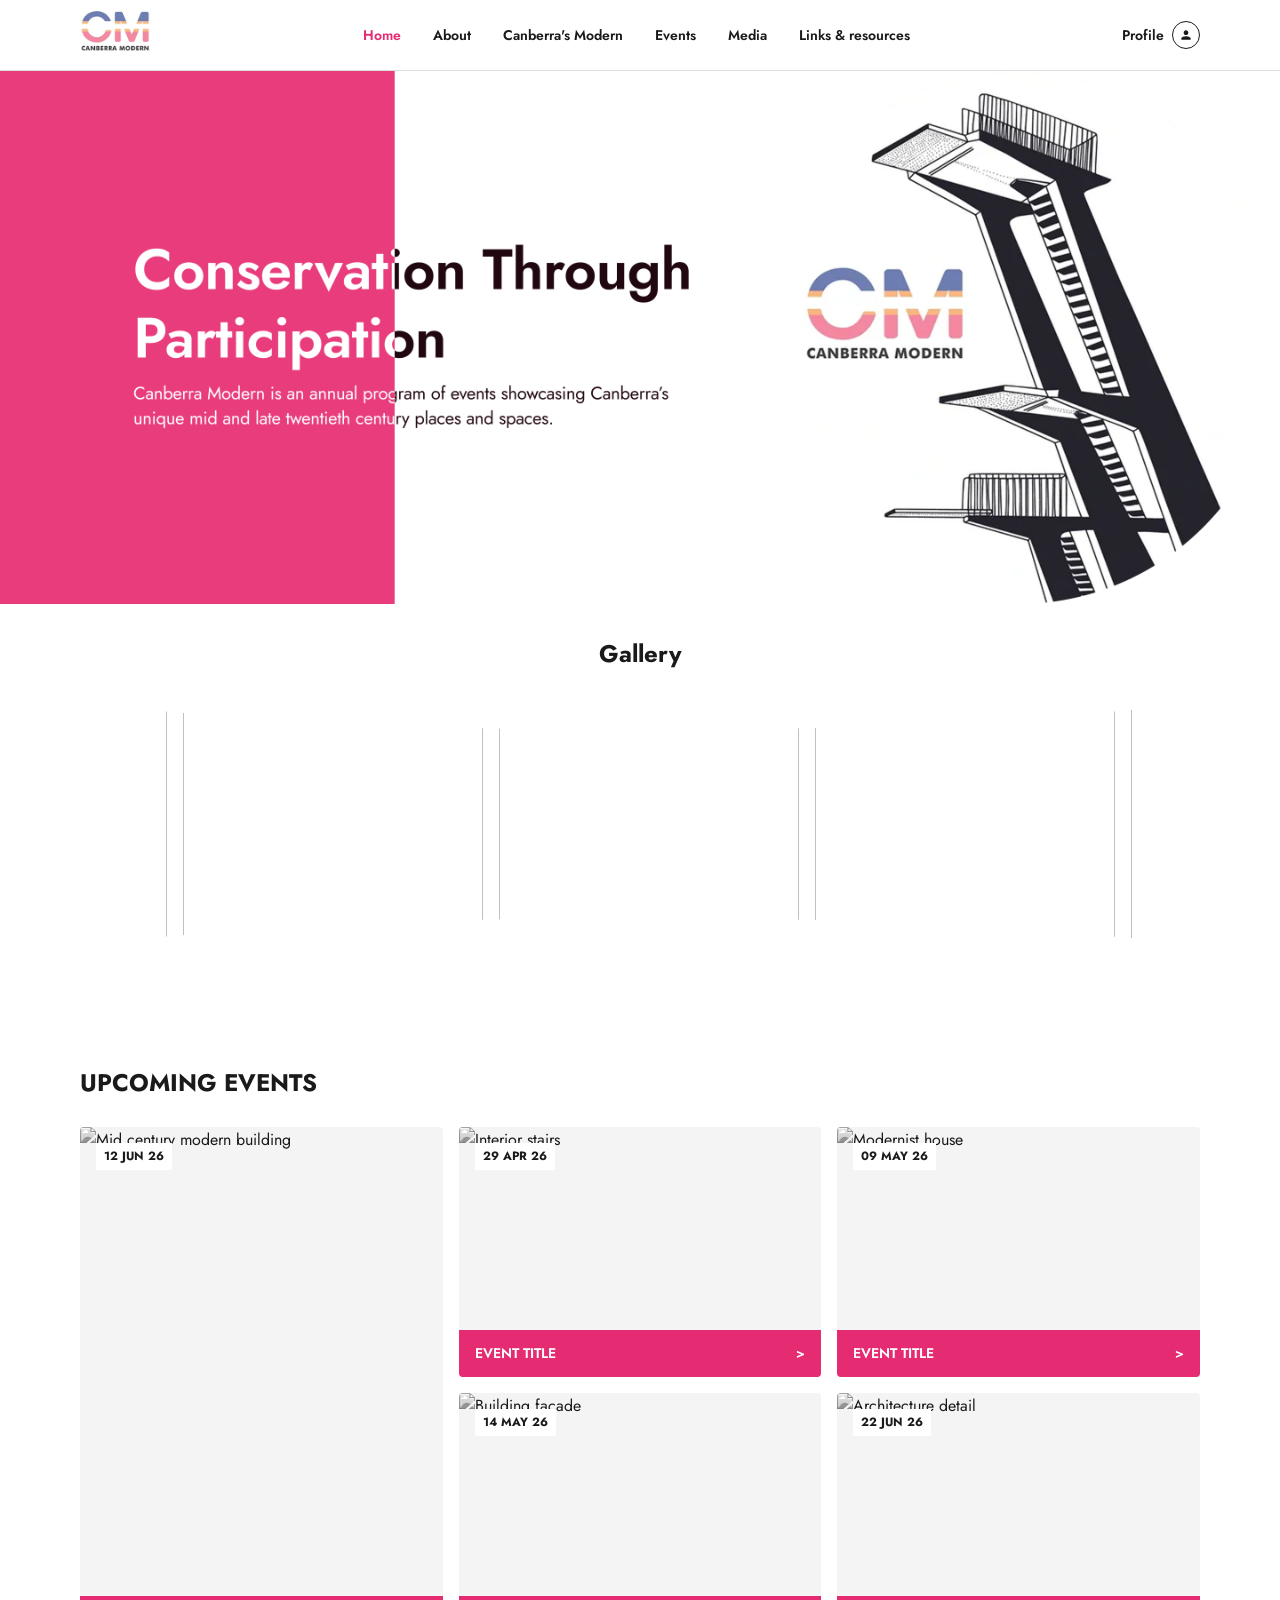
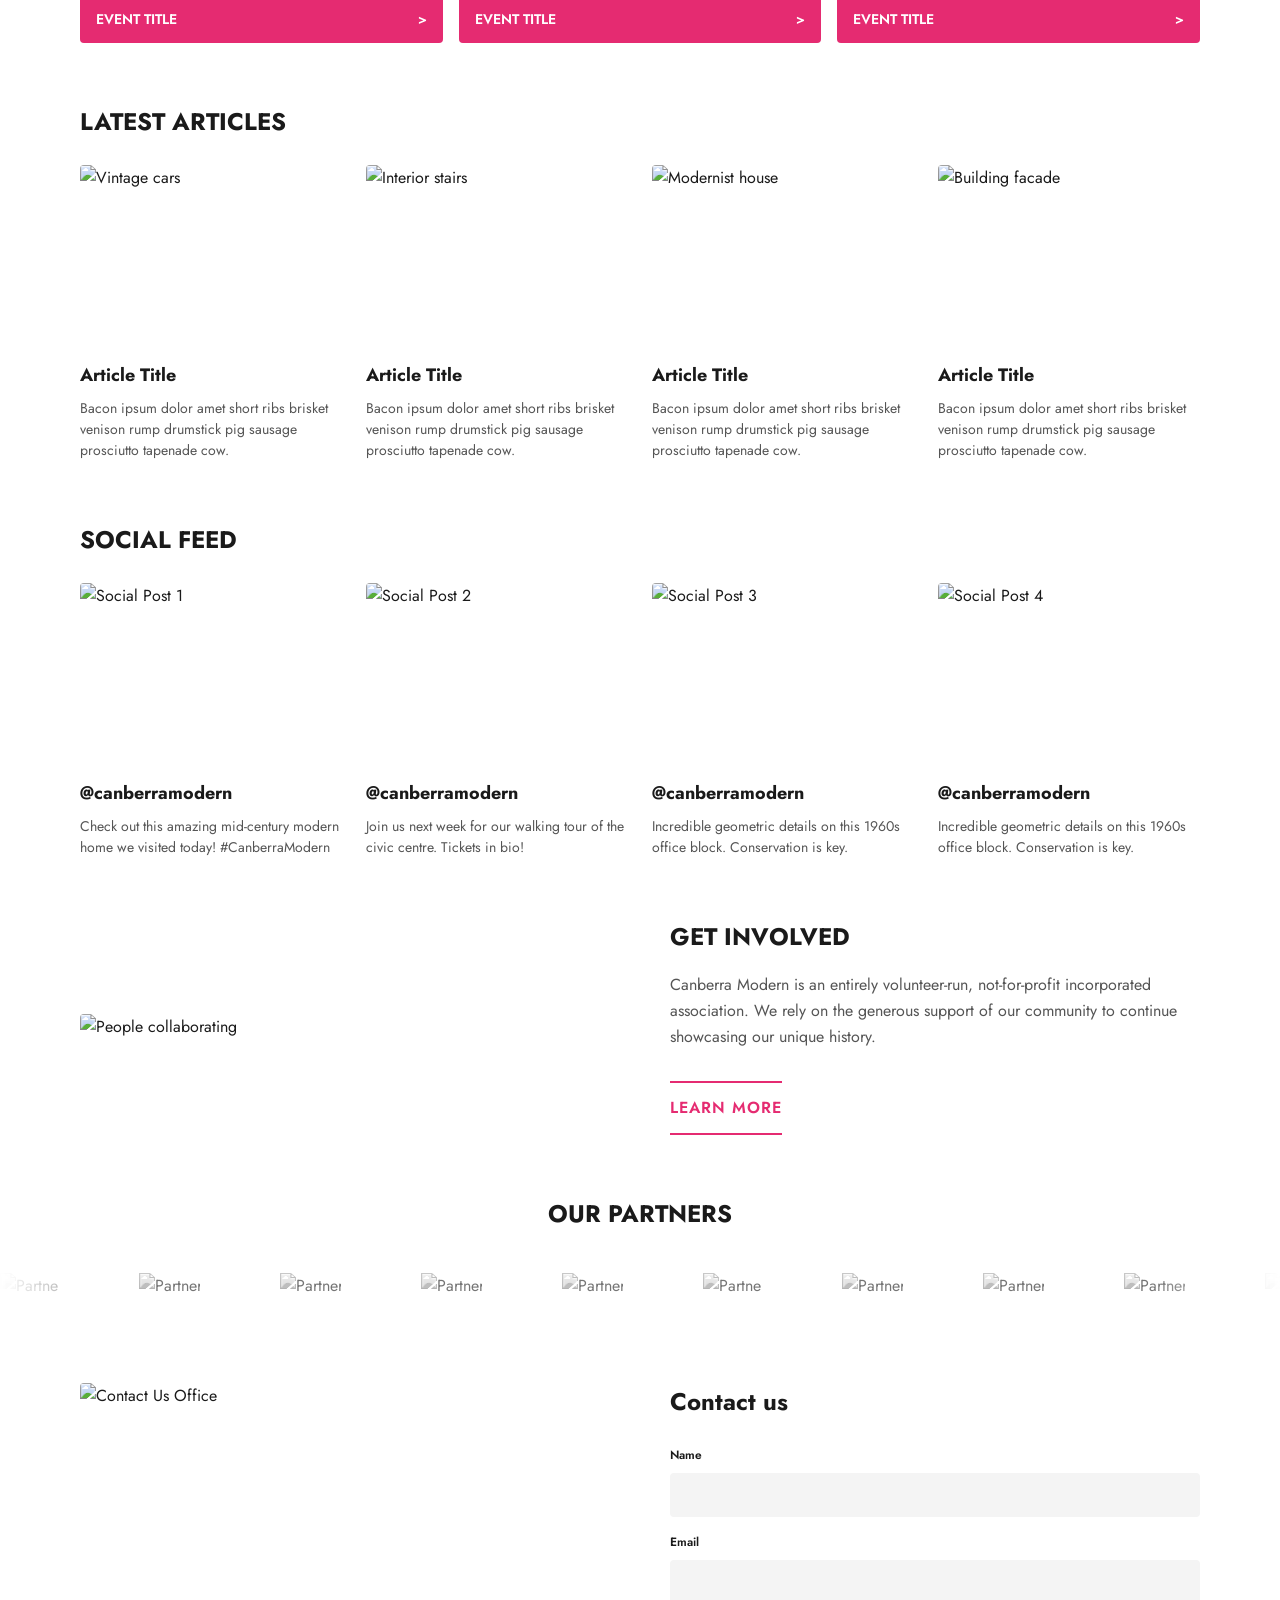
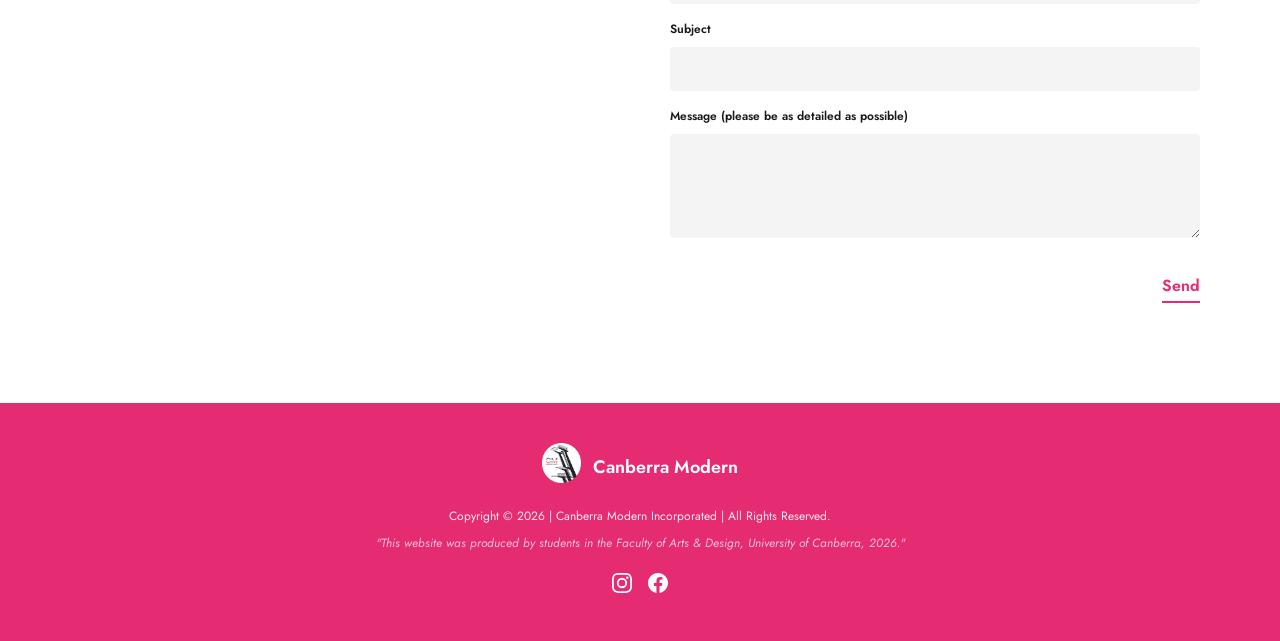
==== index.html @ cd0cfa07 "adding a 4th post to the social feed!" ====
<!doctype html>
<html lang="en">
  <head>
    <meta charset="UTF-8" />
    <meta name="viewport" content="width=device-width, initial-scale=1.0" />
    <title>Canberra Modern - Home</title>

    <!-- Fonts -->
    <link rel="preconnect" href="https://fonts.googleapis.com" />
    <link rel="preconnect" href="https://fonts.gstatic.com" crossorigin />
    <link
      href="https://fonts.googleapis.com/css2?family=Jost:wght@300;400;500;600;700;800;900&display=swap"
      rel="stylesheet"
    />

    <!-- CSS -->
    <link rel="stylesheet" href="assets/css/styles.css" />
  </head>
  <body>
    <!-- HEADER Section -->
    <header>
      <div class="nav-container">
        <!-- Logo -->
        <a href="index.html">
          <img
            class="logo"
            src="assets/images/CanberramodernLogo.png"
            alt="CM Logo"
          />
        </a>

        <!-- Desktop Navigation -->
        <nav class="desktop-nav">
          <ul class="nav-links">
            <li><a href="index.html" class="active">Home</a></li>
            <li><a href="about.html">About</a></li>
            <li><a href="canberras-modern.html">Canberra's Modern</a></li>
            <li><a href="events.html">Events</a></li>
            <li><a href="media.html">Media</a></li>
            <li><a href="links.html">Links & resources</a></li>
          </ul>
        </nav>

        <!-- Right Side Actions -->
        <div class="nav-actions">
          <div class="nav-profile">
            <span class="profile-text">Profile</span>
            <div class="profile-icon">
              <svg
                width="14"
                height="14"
                viewBox="0 0 24 24"
                fill="currentColor"
              >
                <path
                  d="M12 12c2.21 0 4-1.79 4-4s-1.79-4-4-4-4 1.79-4 4 1.79 4 4 4zm0 2c-2.67 0-8 1.34-8 4v2h16v-2c0-2.66-5.33-4-8-4z"
                />
              </svg>
            </div>
          </div>
          <!-- Mobile Hamburger Button -->
          <button
            class="mobile-menu-btn"
            id="openMenuBtn"
            aria-label="Open menu"
          >
            <svg
              width="24"
              height="24"
              viewBox="0 0 24 24"
              fill="none"
              stroke="currentColor"
              stroke-width="2"
            >
              <path d="M3 12h18M3 6h18M3 18h18" />
            </svg>
          </button>
        </div>
      </div>
    </header>

    <!-- Mobile Menu Overlay -->
    <div class="mobile-menu-overlay" id="mobileMenu">
      <div class="mobile-menu-header">
        <a href="index.html" class="logo">
          <img
            src="assets/images/CanberramodernLogo.png"
            class="logo"
            alt="CM Logo"
          />
        </a>
        <button
          class="close-menu-btn"
          id="closeMenuBtn"
          aria-label="Close menu"
        >
          <svg
            width="28"
            height="28"
            viewBox="0 0 24 24"
            fill="none"
            stroke="currentColor"
            stroke-width="2"
          >
            <path d="M18 6L6 18M6 6l12 12" />
          </svg>
        </button>
      </div>
      <nav class="mobile-nav">
        <ul class="mobile-nav-links">
          <li><a href="index.html" class="active">Home</a></li>
          <li><a href="about.html">About</a></li>
          <li><a href="canberras-modern.html">Canberra's Modern</a></li>
          <li><a href="events.html">Events</a></li>
          <li><a href="media.html">Media</a></li>
          <li><a href="links.html">Links & resources</a></li>
        </ul>
      </nav>
    </div>

    <!-- MAIN Section -->
    <main>
      <!-- HERO Section -->
      <section class="hero-image-section">
        <picture>
          <!-- Desktop Image (loads when screen is 786px or wider) -->
          <source
            media="(min-width: 786px)"
            srcset="assets/images/HeroImage.png"
          />
          <!-- Mobile Image (Default) -->
          <img
            src="assets/images/HeroSectionMobile.png"
            alt="Conservation Through Participation. Canberra Modern is an annual program of events showcasing Canberra's unique mid and late twentieth century places and spaces."
          />
        </picture>
      </section>

      <!-- Gallery Section -->
      <div class="gallery-container">
        <h2 class="gallery-title">Gallery</h2>
        <section class="gallery-section">
          <div class="gallery-wrapper">
            <img src="https://picsum.photos/seed/picsum1/300/300" />
            <img src="https://picsum.photos/seed/picsum2/300/300" />
            <img src="https://picsum.photos/seed/picsum3/300/300" />
            <img src="https://picsum.photos/seed/picsum4/300/300" />
            <img src="https://picsum.photos/seed/picsum5/300/300" />
            <img src="https://picsum.photos/seed/picsum6/300/300" />
            <img src="https://picsum.photos/seed/picsum7/300/300" />
            <img src="https://picsum.photos/seed/picsum8/300/300" />
            <img src="https://picsum.photos/seed/picsum9/300/300" />
            <img src="https://picsum.photos/seed/picsum10/300/300" />
            <img src="https://picsum.photos/seed/picsum11/300/300" />
            <img src="https://picsum.photos/seed/picsum12/300/300" />
            <img src="https://picsum.photos/seed/picsum13/300/300" />
            <img src="https://picsum.photos/seed/picsum14/300/300" />
            <img src="https://picsum.photos/seed/picsum15/300/300" />
            <img src="https://picsum.photos/seed/picsum16/300/300" />
          </div>
        </section>
      </div>

      <!-- Upcoming Events Section -->
      <div class="events-container">
        <h2 class="events-title">UPCOMING EVENTS</h2>
        <div class="events-grid">
          <!-- Large Card (Takes 1 Col, 2 Rows) -->
          <a href="events.html" class="event-card card-large">
            <div class="event-date">12 JUN 26</div>
            <img
              src="https://images.unsplash.com/photo-1600585154340-be6161a56a0c?q=80&w=800&auto=format&fit=crop"
              alt="Mid century modern building"
            />
            <div class="event-title-bar">
              <span>Event Title</span><span>&gt;</span>
            </div>
          </a>

          <!-- Standard Cards -->
          <a href="events.html" class="event-card">
            <div class="event-date">29 APR 26</div>
            <img
              src="https://images.unsplash.com/photo-1600607686527-6fb886090705?q=80&w=500&auto=format&fit=crop"
              alt="Interior stairs"
            />
            <div class="event-title-bar">
              <span>Event Title</span><span>&gt;</span>
            </div>
          </a>

          <a href="events.html" class="event-card">
            <div class="event-date">09 MAY 26</div>
            <img
              src="https://images.unsplash.com/photo-1512917774080-9991f1c4c750?q=80&w=500&auto=format&fit=crop"
              alt="Modernist house"
            />
            <div class="event-title-bar">
              <span>Event Title</span><span>&gt;</span>
            </div>
          </a>

          <a href="events.html" class="event-card">
            <div class="event-date">14 MAY 26</div>
            <img
              src="https://images.unsplash.com/photo-1502005229762-cf1b2da7c5d6?q=80&w=500&auto=format&fit=crop"
              alt="Building facade"
            />
            <div class="event-title-bar">
              <span>Event Title</span><span>&gt;</span>
            </div>
          </a>

          <a href="events.html" class="event-card">
            <div class="event-date">22 JUN 26</div>
            <img
              src="https://images.unsplash.com/photo-1486406146926-c627a92ad1ab?q=80&w=500&auto=format&fit=crop"
              alt="Architecture detail"
            />
            <div class="event-title-bar">
              <span>Event Title</span><span>&gt;</span>
            </div>
          </a>
        </div>
      </div>

      <!-- LATEST ARTICLES Section -->
      <div class="articles-container">
        <h2 class="articles-title">LATEST ARTICLES</h2>
        <div class="articles-grid">
          <!-- Article 1 -->
          <a href="#" class="article-card">
            <div class="article-img-wrapper">
              <img
                src="https://images.unsplash.com/photo-1600596542815-ffad4c1539a9?q=80&w=500&auto=format&fit=crop"
                alt="Vintage cars"
              />
            </div>
            <div class="article-content">
              <h3 class="article-heading">Article Title</h3>
              <p class="article-excerpt">
                Bacon ipsum dolor amet short ribs brisket venison rump drumstick
                pig sausage prosciutto tapenade cow.
              </p>
            </div>
          </a>

          <!-- Article 2 -->
          <a href="#" class="article-card">
            <div class="article-img-wrapper">
              <img
                src="https://images.unsplash.com/photo-1600607686527-6fb886090705?q=80&w=500&auto=format&fit=crop"
                alt="Interior stairs"
              />
            </div>
            <div class="article-content">
              <h3 class="article-heading">Article Title</h3>
              <p class="article-excerpt">
                Bacon ipsum dolor amet short ribs brisket venison rump drumstick
                pig sausage prosciutto tapenade cow.
              </p>
            </div>
          </a>

          <!-- Article 3 -->
          <a href="#" class="article-card">
            <div class="article-img-wrapper">
              <img
                src="https://images.unsplash.com/photo-1512917774080-9991f1c4c750?q=80&w=500&auto=format&fit=crop"
                alt="Modernist house"
              />
            </div>
            <div class="article-content">
              <h3 class="article-heading">Article Title</h3>
              <p class="article-excerpt">
                Bacon ipsum dolor amet short ribs brisket venison rump drumstick
                pig sausage prosciutto tapenade cow.
              </p>
            </div>
          </a>

          <!-- Article 4 -->
          <a href="#" class="article-card">
            <div class="article-img-wrapper">
              <img
                src="https://images.unsplash.com/photo-1502005229762-cf1b2da7c5d6?q=80&w=500&auto=format&fit=crop"
                alt="Building facade"
              />
            </div>
            <div class="article-content">
              <h3 class="article-heading">Article Title</h3>
              <p class="article-excerpt">
                Bacon ipsum dolor amet short ribs brisket venison rump drumstick
                pig sausage prosciutto tapenade cow.
              </p>
            </div>
          </a>
        </div>
      </div>
      <!-- SOCIAL FEED Section -->
      <div class="articles-container">
        <h2 class="articles-title">SOCIAL FEED</h2>
        <div class="articles-grid">
          <!-- Social Card 1 -->
          <a href="#" class="article-card">
            <div class="article-img-wrapper">
              <img
                src="https://images.unsplash.com/photo-1513694203232-719a280e022f?q=80&w=500&auto=format&fit=crop"
                alt="Social Post 1"
              />
            </div>
            <div class="article-content">
              <h3 class="article-heading">@canberramodern</h3>
              <p class="article-excerpt">
                Check out this amazing mid-century modern home we visited today!
                #CanberraModern
              </p>
            </div>
          </a>

          <!-- Social Card 2 -->
          <a href="#" class="article-card">
            <div class="article-img-wrapper">
              <img
                src="https://images.unsplash.com/photo-1599839619722-39751411ea63?q=80&w=500&auto=format&fit=crop"
                alt="Social Post 2"
              />
            </div>
            <div class="article-content">
              <h3 class="article-heading">@canberramodern</h3>
              <p class="article-excerpt">
                Join us next week for our walking tour of the civic centre.
                Tickets in bio!
              </p>
            </div>
          </a>

          <!-- Social Card 3 -->
          <a href="#" class="article-card">
            <div class="article-img-wrapper">
              <img
                src="https://images.unsplash.com/photo-1497366216548-37526070297c?q=80&w=500&auto=format&fit=crop"
                alt="Social Post 3"
              />
            </div>
            <div class="article-content">
              <h3 class="article-heading">@canberramodern</h3>
              <p class="article-excerpt">
                Incredible geometric details on this 1960s office block.
                Conservation is key.
              </p>
            </div>
          </a>
          <!-- Social Card 4 -->
          <a href="#" class="article-card">
            <div class="article-img-wrapper">
              <img
                src="https://images.unsplash.com/photo-1497366216548-37526070297c?q=80&w=500&auto=format&fit=crop"
                alt="Social Post 4"
              />
            </div>
            <div class="article-content">
              <h3 class="article-heading">@canberramodern</h3>
              <p class="article-excerpt">
                Incredible geometric details on this 1960s office block.
                Conservation is key.
              </p>
            </div>
          </a>
        </div>
      </div>
      <!-- GET INVOLVED Section -->
      <div class="get-involved-container">
        <div class="get-involved-image">
          <img
            src="https://images.unsplash.com/photo-1522071820081-009f0129c71c?q=80&w=800&auto=format&fit=crop"
            alt="People collaborating"
          />
        </div>
        <div class="get-involved-content">
          <h2 class="get-involved-title">GET INVOLVED</h2>
          <p>
            Canberra Modern is an entirely volunteer-run, not-for-profit
            incorporated association. We rely on the generous support of our
            community to continue showcasing our unique history.
          </p>
          <a href="#" class="read-more-btn">Learn More</a>
        </div>
      </div>

      <!-- SPONSORS Section -->
      <div class="sponsors-container">
        <h2 class="sponsors-title">OUR PARTNERS</h2>
        <div class="sponsors-carousel">
          <div class="sponsors-track">
            <!-- Original Set -->
            <img
              src="https://placehold.co/150x60/f4f4f4/1a1a1a?text=Partner+1"
              alt="Partner 1"
            />
            <img
              src="https://placehold.co/150x60/f4f4f4/1a1a1a?text=Partner+2"
              alt="Partner 2"
            />
            <img
              src="https://placehold.co/150x60/f4f4f4/1a1a1a?text=Partner+3"
              alt="Partner 3"
            />
            <img
              src="https://placehold.co/150x60/f4f4f4/1a1a1a?text=Partner+4"
              alt="Partner 4"
            />
            <img
              src="https://placehold.co/150x60/f4f4f4/1a1a1a?text=Partner+5"
              alt="Partner 5"
            />
            <!-- Duplicated Set for Seamless Loop -->
            <img
              src="https://placehold.co/150x60/f4f4f4/1a1a1a?text=Partner+1"
              alt="Partner 1"
            />
            <img
              src="https://placehold.co/150x60/f4f4f4/1a1a1a?text=Partner+2"
              alt="Partner 2"
            />
            <img
              src="https://placehold.co/150x60/f4f4f4/1a1a1a?text=Partner+3"
              alt="Partner 3"
            />
            <img
              src="https://placehold.co/150x60/f4f4f4/1a1a1a?text=Partner+4"
              alt="Partner 4"
            />
            <img
              src="https://placehold.co/150x60/f4f4f4/1a1a1a?text=Partner+5"
              alt="Partner 5"
            />
          </div>
        </div>
      </div>
      <!-- CONTACT US Section -->
      <div class="contact-container">
        <div class="contact-image">
          <img
            src="https://images.unsplash.com/photo-1497366216548-37526070297c?q=80&w=800&auto=format&fit=crop"
            alt="Contact Us Office"
          />
        </div>
        <div class="contact-form-wrapper">
          <h2 class="contact-title">Contact us</h2>
          <form action="#" class="contact-form">
            <div class="form-group">
              <label for="name">Name</label>
              <input type="text" id="name" name="name" required />
            </div>

            <div class="form-group">
              <label for="email">Email</label>
              <input type="email" id="email" name="email" required />
            </div>

            <div class="form-group">
              <label for="subject">Subject</label>
              <input type="text" id="subject" name="subject" required />
            </div>

            <div class="form-group">
              <label for="message"
                >Message (please be as detailed as possible)</label
              >
              <textarea
                id="message"
                name="message"
                rows="4"
                required
              ></textarea>
            </div>

            <button type="submit" class="submit-btn">Send</button>
          </form>
        </div>
      </div>
    </main>

    <!-- FOOTER Section -->
    <footer>
      <div class="footer-brand">
        <div>
          <img
            class="logo"
            src="assets/images/CMCircleLogo.png"
            alt="Canberra Modern Logo"
          />
        </div>
        <div class="footer-brand-name">Canberra Modern</div>
      </div>

      <p class="footer-copy">
        Copyright &copy; 2026 | Canberra Modern Incorporated | All Rights
        Reserved.
      </p>
      <p class="footer-credit">
        "This website was produced by students in the Faculty of Arts & Design,
        University of Canberra, 2026."
      </p>
      <div class="footer-socials">
        <a href="#" aria-label="Instagram">
          <svg width="20" height="20" viewBox="0 0 24 24" fill="currentColor">
            <path
              d="M12 2.163c3.204 0 3.584.012 4.85.07 3.252.148 4.771 1.691 4.919 4.919.058 1.265.069 1.645.069 4.849 0 3.205-.012 3.584-.069 4.849-.149 3.225-1.664 4.771-4.919 4.919-1.266.058-1.644.07-4.85.07-3.204 0-3.584-.012-4.849-.07-3.26-.149-4.771-1.699-4.919-4.92-.058-1.265-.07-1.644-.07-4.849 0-3.204.013-3.583.07-4.849.149-3.227 1.664-4.771 4.919-4.919 1.266-.057 1.645-.069 4.849-.069zM12 0C8.741 0 8.333.014 7.053.072 2.695.272.273 2.69.073 7.052.014 8.333 0 8.741 0 12c0 3.259.014 3.668.072 4.948.2 4.358 2.618 6.78 6.98 6.98C8.333 23.986 8.741 24 12 24c3.259 0 3.668-.014 4.948-.072 4.354-.2 6.782-2.618 6.979-6.98.059-1.28.073-1.689.073-4.948 0-3.259-.014-3.667-.072-4.947-.196-4.354-2.617-6.78-6.979-6.98C15.668.014 15.259 0 12 0zm0 5.838a6.162 6.162 0 100 12.324 6.162 6.162 0 000-12.324zM12 16a4 4 0 110-8 4 4 0 010 8zm6.406-11.845a1.44 1.44 0 100 2.881 1.44 1.44 0 000-2.881z"
            />
          </svg>
        </a>
        <a href="#" aria-label="Facebook">
          <svg width="20" height="20" viewBox="0 0 24 24" fill="currentColor">
            <path
              d="M24 12.073c0-6.627-5.373-12-12-12s-12 5.373-12 12c0 5.99 4.388 10.954 10.125 11.854v-8.385H7.078v-3.469h3.047V9.43c0-3.007 1.792-4.669 4.533-4.669 1.312 0 2.686.235 2.686.235v2.953H15.83c-1.491 0-1.956.925-1.956 1.874v2.25h3.328l-.532 3.469h-2.796v8.385C19.612 23.027 24 18.062 24 12.073z"
            />
          </svg>
        </a>
      </div>
    </footer>

    <!-- Mobile Menu Script -->
    <script src="main.js"></script>
  </body>
</html>
---- assets/css/styles.css ----
/* ==========================================================================
   CSS Variables & Reset
   ========================================================================== */
:root {
  --cm-magenta: #e52b71;
  --cm-magenta-dark: #c21e5c;
  --cm-charcoal: #1a1a1a;
  --cm-white: #ffffff;
  --cm-light-grey: #f4f4f4;
  --cm-text-grey: #555555;
  --cm-border: #e0e0e0;
  --font-main: 'Jost', sans-serif;
  --container-width: 1200px;
}

*, *::before, *::after {
  margin: 0;
  padding: 0;
  box-sizing: border-box;
}

html {
  scroll-behavior: smooth;
}

body {
  font-family: var(--font-main);
  color: var(--cm-charcoal);
  background-color: var(--cm-white);
  line-height: 1.6;
  overflow-x: hidden;
}

a {
  text-decoration: none;
  color: inherit;
  transition: all 0.2s ease;
}

ul {
  list-style: none;
}

/* ==========================================================================
   Header & Navigation
   ========================================================================== */
header {
  background: var(--cm-white);
  border-bottom: 1px solid var(--cm-border);
  position: sticky;
  top: 0;
  z-index: 100;
}

.nav-container {
  max-width: var(--container-width);
  margin: 0 auto;
  display: flex;
  align-items: center;
  justify-content: space-between;
  height: 70px;
  padding: 0 40px;
}

.logo {
   width: auto;
   height: 40px;
}
/* Desktop Nav */
.desktop-nav {
  display: flex;
}
.nav-links {
  display: flex;
  gap: 32px;
}
.nav-links a {
  font-size: 14px;
  font-weight: 600;
  color: var(--cm-charcoal);
}
.nav-links a:hover, 
.nav-links a.active {
  color: var(--cm-magenta);
}

/* Right Actions */
.nav-actions {
  display: flex;
  align-items: center;
  gap: 16px;
}
.nav-profile {
  display: flex;
  align-items: center;
  gap: 8px;
  font-size: 14px;
  font-weight: 600;
  cursor: pointer;
}
.profile-icon {
  width: 28px;
  height: 28px;
  border-radius: 50%;
  border: 1.5px solid var(--cm-charcoal);
  display: flex;
  align-items: center;
  justify-content: center;
}
.mobile-menu-btn {
  display: none;
  background: none;
  border: none;
  color: var(--cm-charcoal);
  cursor: pointer;
}

/* ==========================================================================
   Mobile Menu Overlay
   ========================================================================== */
.mobile-menu-overlay {
  position: fixed;
  top: 0;
  left: 0;
  width: 100%;
  height: 100vh;
  background: var(--cm-white);
  z-index: 999;
  padding: 0 20px;
  display: flex;
  flex-direction: column;
  transform: translateX(100%);
  transition: transform 0.3s ease-in-out;
}
.mobile-menu-overlay.active {
  transform: translateX(0);
}

.mobile-menu-header {
  display: flex;
  justify-content: space-between;
  align-items: center;
  height: 70px;
  border-bottom: 1px solid var(--cm-border);
}
.close-menu-btn {
  background: none;
  border: none;
  color: var(--cm-charcoal);
  cursor: pointer;
}

.mobile-nav {
  margin-top: 40px;
}
.mobile-nav-links {
  display: flex;
  flex-direction: column;
  gap: 30px;
}
.mobile-nav-links a {
  font-size: 24px;
  font-weight: 600;
  color: var(--cm-charcoal);
}

/* ==========================================================================
   Footer
   ========================================================================== */
footer {
  background: var(--cm-magenta);
  padding: 40px 20px;
  text-align: center;
  color: var(--cm-white);
}

.footer-brand {
  display: flex;
  align-items: center;
  justify-content: center;
  gap: 12px;
  margin-bottom: 16px;
}

.footer-logo-circle {
  width: 40px;
  height: 40px;
  background: var(--cm-white);
  border-radius: 50%;
  display: flex;
  align-items: center;
  justify-content: center;
  font-family: var(--font-main);
  font-size: 16px;
  font-weight: 800;
  letter-spacing: -0.5px;
}
.footer-logo-circle .c { color: var(--cm-magenta); }
.footer-logo-circle .m { color: #8ba7b8; }

.footer-brand-name {
  font-size: 18px;
  font-weight: 600;
}

.footer-copy {
  font-size: 12px;
  color: rgba(255, 255, 255, 0.9);
  margin-bottom: 8px;
}

.footer-credit {
  font-size: 12px;
  color: rgba(255, 255, 255, 0.7);
  font-style: italic;
  margin-bottom: 20px;
}

.footer-socials {
  display: flex;
  justify-content: center;
  gap: 16px;
}
.footer-socials a:hover {
  opacity: 0.8;
}

/* ==========================================================================
   Hero Image Section
   ========================================================================== */
.hero-image-section {
  width: 100%;
  display: block;
}

.hero-image-section img {
  width: 100%;
  height: auto;
  display: block;
}

/* ==========================================================================
   Gallery & Carousel
   ========================================================================== */
.gallery-container {
    min-height: 400px;
    display: flex;
    align-items: center;
    justify-content: center;
  text-align:  center;
    flex-direction: column;
}

.gallery-section {
  width: 100vw;
  overflow: hidden;
  position: relative;
  --v-offset: 60px;
  --curve-height: 140px;

  &:before,
  &:after {
    content: "";
    display: block;
    background: white;
    width: calc(100vw + 2 * var(--v-offset));
    height: var(--curve-height);
    position: absolute;
    border-radius: 50%;
    left: calc(-1 * var(--v-offset));
    right: calc(-1 * var(--v-offset));
  }

  &:before {
    top: calc(-0.6 * var(--curve-height));
  }
  &:after {
    bottom: calc(-0.6 * var(--curve-height));
  }
}

.gallery-wrapper {
  display: flex;
  gap: 16px;
  overflow-x: auto;
  scrollbar-width: none; /* Hides scrollbar in Firefox */
  -ms-overflow-style: none; /* Hides scrollbar in IE/Edge */
  cursor: grab;
}

.gallery-wrapper::-webkit-scrollbar {
  display: none; /* Hides scrollbar in Chrome/Safari */
}

.gallery-wrapper:active {
  cursor: grabbing; /* Changes cursor when user drags */
}

.gallery-wrapper img {
  height: 300px;
  width: 300px;
  object-fit: cover;
  flex-shrink: 0; /* Prevents images from squishing */
  pointer-events: none; /* Stops the default browser "ghost image" drag bug */
}

/* ==========================================================================
   Upcoming Events Section
   ========================================================================== */
.events-container {
  max-width: var(--container-width);
  margin: 60px auto;
  padding: 0 40px;
}

.events-title {
  font-size: 24px;
  font-weight: 700;
  text-transform: uppercase;
  margin-bottom: 24px;
  color: var(--cm-charcoal);
}

.events-grid {
  display: grid;
  gap: 16px;
  grid-template-columns: 1fr;
}

.event-card {
  position: relative;
  display: block;
  height: 250px;
  border-radius: 4px;
  overflow: hidden;
  background: var(--cm-light-grey);
}

.event-card img {
  width: 100%;
  height: 100%;
  object-fit: cover;
  filter: grayscale(100%);
  transition: transform 0.4s ease, filter 0.4s ease;
}

/* Hover Zoom Effect */
.event-card:hover img {
  transform: scale(1.1);
  filter: grayscale(0%);
}

.event-date {
  position: absolute;
  top: 16px;
  left: 16px;
  background: var(--cm-white);
  color: var(--cm-charcoal);
  padding: 4px 8px;
  font-size: 12px;
  font-weight: 700;
  z-index: 2;
}

.event-title-bar {
  position: absolute;
  bottom: 0;
  left: 0;
  width: 100%;
  background: var(--cm-magenta);
  color: var(--cm-white);
  padding: 12px 16px;
  display: flex;
  justify-content: space-between;
  align-items: center;
  font-weight: 600;
  font-size: 14px;
  text-transform: uppercase;
  z-index: 2;
}

/* Desktop Grid Layout Override */
@media (min-width: 786px) {
  .events-grid {
    grid-template-columns: repeat(3, 1fr);
    grid-auto-rows: 250px;
  }
  
  .card-large {
    grid-column: 1 / 2;
    grid-row: 1 / 3;
    height: 100%; /* Stretches across the 2 rows */
  }
}

/* ==========================================================================
   Latest Articles Section
   ========================================================================== */
.articles-container {
  max-width: var(--container-width);
  margin: 60px auto;
  padding: 0 40px;
}

.articles-title {
  font-size: 24px;
  font-weight: 700;
  text-transform: uppercase;
  margin-bottom: 24px;
  color: var(--cm-charcoal);
}

.articles-grid {
  display: grid;
  gap: 24px;
  grid-template-columns: 1fr;
}

.article-card {
  display: flex;
  flex-direction: column;
  transition: transform 0.3s ease;
}

.article-card:hover {
  transform: translateY(-5px); /* Slight lift on hover */
}

.article-img-wrapper {
  width: 100%;
  height: 180px;
  overflow: hidden;
  border-radius: 4px;
  margin-bottom: 16px;
}

.article-img-wrapper img {
  width: 100%;
  height: 100%;
  object-fit: cover;
  transition: transform 0.4s ease;
}

.article-card:hover .article-img-wrapper img {
  transform: scale(1.05); /* Slight zoom on hover */
}

.article-heading {
  font-size: 18px;
  font-weight: 700;
  margin-bottom: 8px;
  color: var(--cm-charcoal);
}

.article-excerpt {
  font-size: 14px;
  color: var(--cm-text-grey);
  line-height: 1.5;
}

/* Desktop Grid Override */
@media (min-width: 786px) {
  .articles-grid {
    grid-template-columns: repeat(4, 1fr);
  }
}
/* ==========================================================================
   Get Involved Section
   ========================================================================== */
.get-involved-container {
  max-width: var(--container-width);
  margin: 60px auto;
  padding: 0 40px;
  display: flex;
  flex-direction: column;
  gap: 32px;
  align-items: center;
}

.get-involved-image {
  width: 100%;
}

.get-involved-image img {
  width: 100%;
  height: 100%;
  max-height: 400px;
  object-fit: cover;
  border-radius: 4px;
}

.get-involved-content {
  width: 100%;
  text-align: left;
}

.get-involved-title {
  font-size: 24px;
  font-weight: 700;
  text-transform: uppercase;
  margin-bottom: 16px;
  color: var(--cm-charcoal);
}

.get-involved-content p {
  font-size: 16px;
  color: var(--cm-text-grey);
  margin-bottom: 32px;
  line-height: 1.6;
}

.read-more-btn {
  display: inline-block;
  color: var(--cm-magenta);
  font-weight: 600;
  text-decoration: none;
  border-top: 2px solid var(--cm-magenta);
  border-bottom: 2px solid var(--cm-magenta);
  padding: 12px 0;
  text-transform: uppercase;
  letter-spacing: 1px;
  transition: all 0.2s ease;
}

.read-more-btn:hover {
  color: var(--cm-charcoal);
  border-color: var(--cm-charcoal);
}

/* Desktop 2-Column Override */
@media (min-width: 786px) {
  .get-involved-container {
    flex-direction: row;
    gap: 60px;
  }
  
  .get-involved-image,
  .get-involved-content {
    flex: 1;
  }
}

/* ==========================================================================
   Sponsors / Partners Section
   ========================================================================== */
.sponsors-container {
  margin: 60px auto;
  text-align: center;
}

.sponsors-title {
  font-size: 24px;
  font-weight: 700;
  text-transform: uppercase;
  margin-bottom: 40px;
  color: var(--cm-charcoal);
}

.sponsors-carousel {
  overflow: hidden;
  white-space: nowrap;
  position: relative;
  /* Adds a smooth fade to the left and right edges */
  -webkit-mask-image: linear-gradient(to right, transparent, black 10%, black 90%, transparent);
  mask-image: linear-gradient(to right, transparent, black 10%, black 90%, transparent);
}

.sponsors-track {
  display: inline-flex;
  gap: 80px;
  align-items: center;
  /* Adjust the 15s duration to make it slower or faster */
  animation: scrollLogos 15s linear infinite;
  padding-right: 80px; /* Must match the gap for a seamless jump */
}

.sponsors-track img {
  height: 50px;
  object-fit: contain;
  filter: grayscale(100%);
  opacity: 0.6;
  transition: filter 0.3s ease, opacity 0.3s ease;
}

.sponsors-track img:hover {
  filter: grayscale(0%);
  opacity: 1;
}

@keyframes scrollLogos {
  0% { transform: translateX(0); }
  100% { transform: translateX(-50%); } 
}

/* ==========================================================================
   Contact Us Section
   ========================================================================== */
.contact-container {
  max-width: var(--container-width);
  margin: 60px auto 100px auto;
  padding: 0 40px;
  display: flex;
  flex-direction: column;
  gap: 40px;
}

.contact-image {
  width: 100%;
}

.contact-image img {
  width: 100%;
  height: 100%;
  min-height: 300px;
  object-fit: cover;
  border-radius: 4px;
}

.contact-form-wrapper {
  width: 100%;
}

.contact-title {
  font-size: 24px;
  font-weight: 700;
  margin-bottom: 24px;
  color: var(--cm-charcoal);
}

.contact-form {
  display: flex;
  flex-direction: column;
  gap: 16px;
}

.form-group {
  display: flex;
  flex-direction: column;
  gap: 8px;
}

.form-group label {
  font-size: 12px;
  font-weight: 600;
  color: var(--cm-charcoal);
}

.form-group input,
.form-group textarea {
  width: 100%;
  padding: 12px;
  background-color: var(--cm-light-grey);
  border: none;
  border-radius: 4px;
  font-family: var(--font-main);
  font-size: 14px;
  color: var(--cm-charcoal);
}

.form-group input:focus,
.form-group textarea:focus {
  outline: 2px solid var(--cm-magenta);
}

.submit-btn {
  align-self: flex-end; /* Aligns button to the right like the mockup */
  background: none;
  border: none;
  color: var(--cm-magenta);
  font-family: var(--font-main);
  font-weight: 600;
  font-size: 16px;
  border-bottom: 2px solid var(--cm-magenta);
  padding: 4px 0;
  margin-top: 16px;
  cursor: pointer;
  transition: all 0.2s ease;
}

.submit-btn:hover {
  color: var(--cm-charcoal);
  border-bottom-color: var(--cm-charcoal);
}

/* Desktop 2-Column Override */
@media (min-width: 786px) {
  .contact-container {
    flex-direction: row;
    gap: 60px;
  }
  
  .contact-image,
  .contact-form-wrapper {
    flex: 1;
  }
}

/* ==========================================================================
   Responsive (Mobile Settings)
   ========================================================================== */
@media (max-width: 786px) {
  .nav-container {
    padding: 0 20px;
  }
  .desktop-nav, .profile-text {
    display: none;
  }
  .mobile-menu-btn {
    display: block;
  }
  .events-container, .articles-container, .social-feed-container,
  .get-involved-container { padding: 0 16px; }
  .contact-container { 
    padding: 0;
    border-radius: 0;
 }
 .contact-container img { 
    padding: 0;
    border-radius: 0;
 }
 .contact-form-wrapper {
    padding: 0 16px;
 }
}
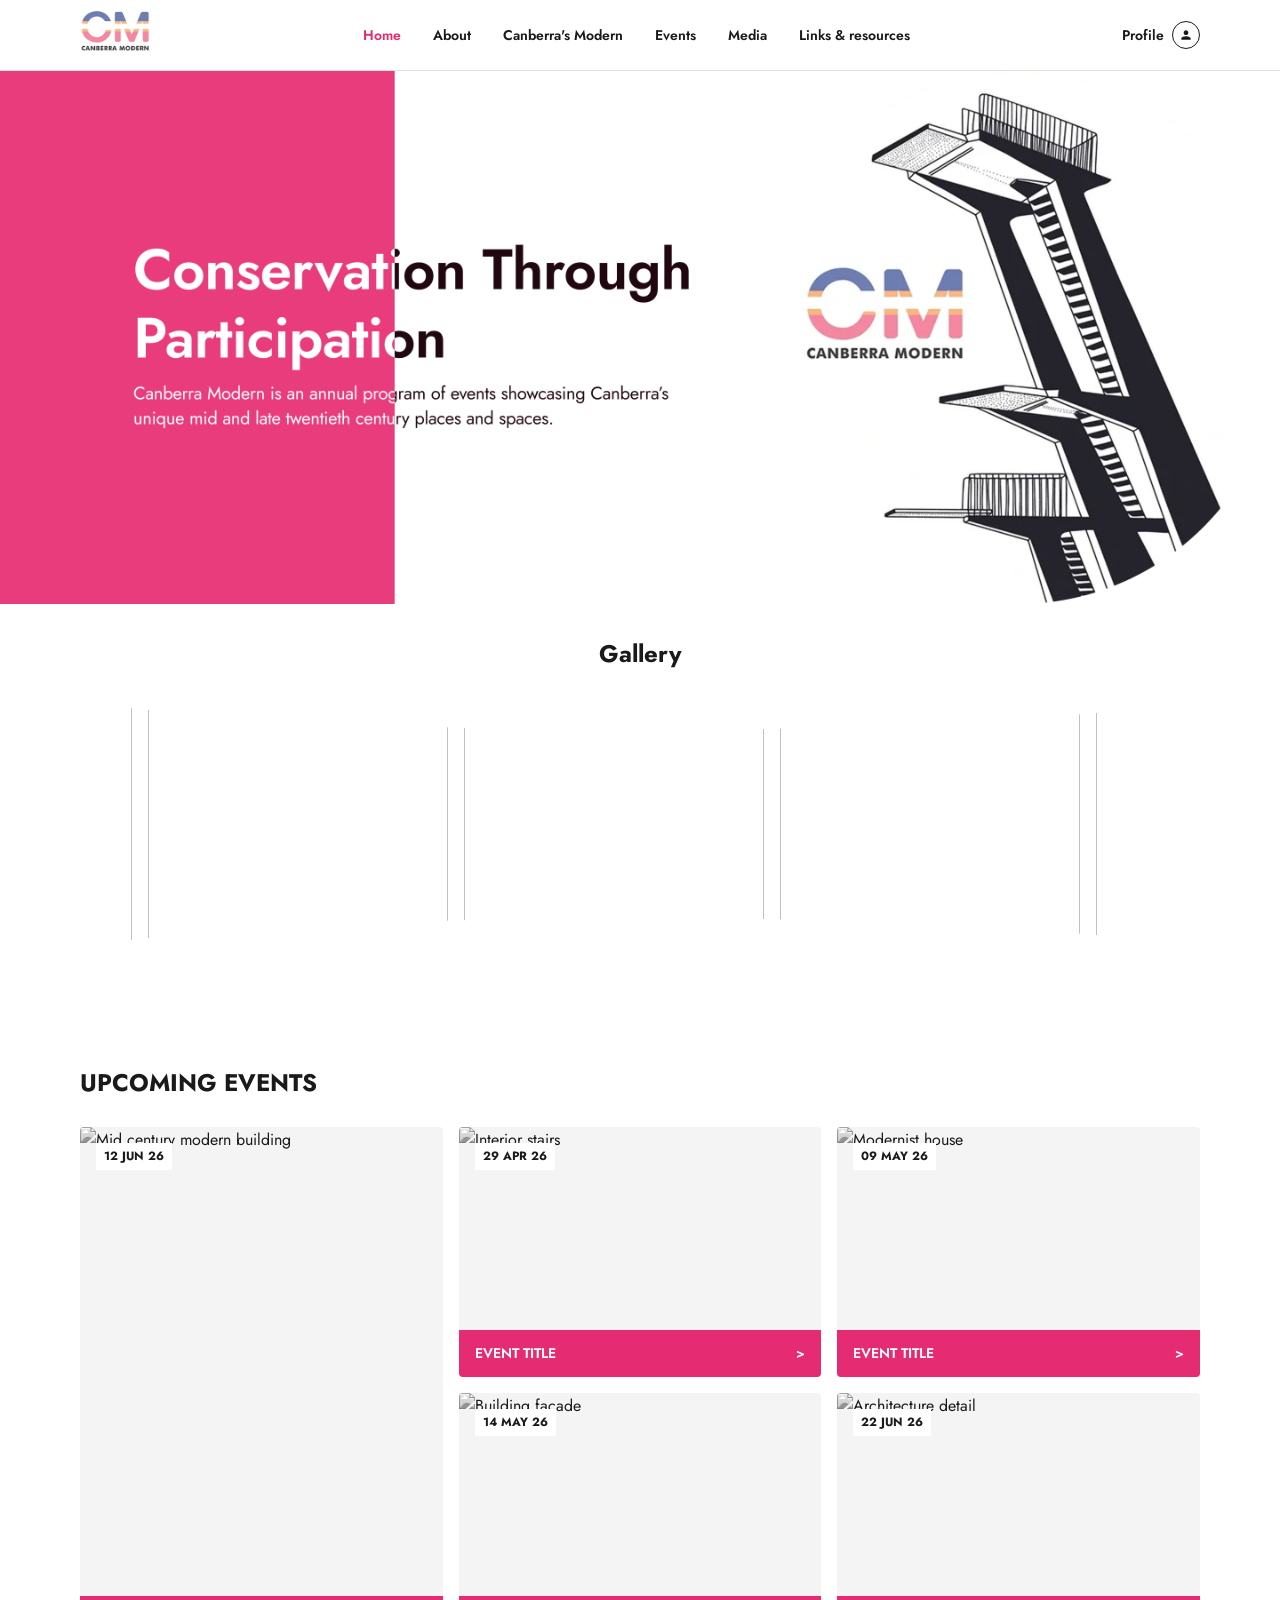
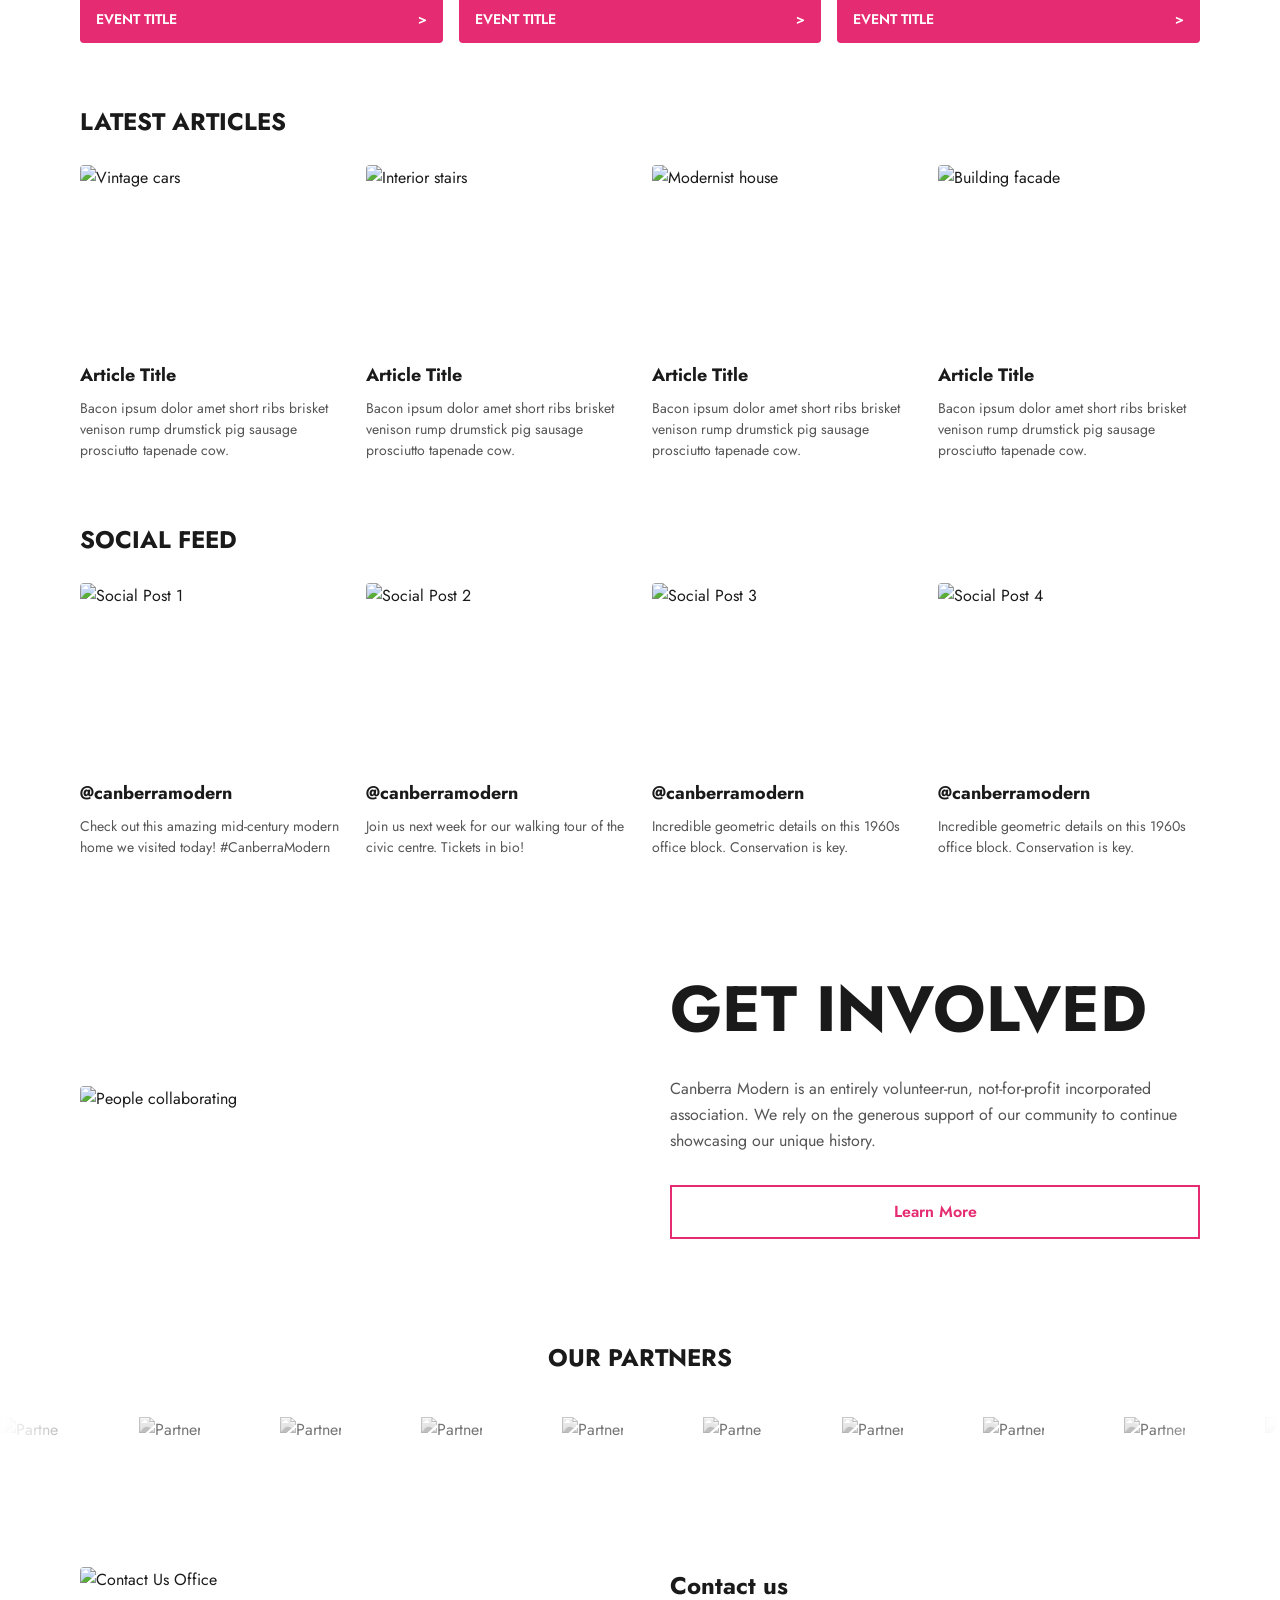
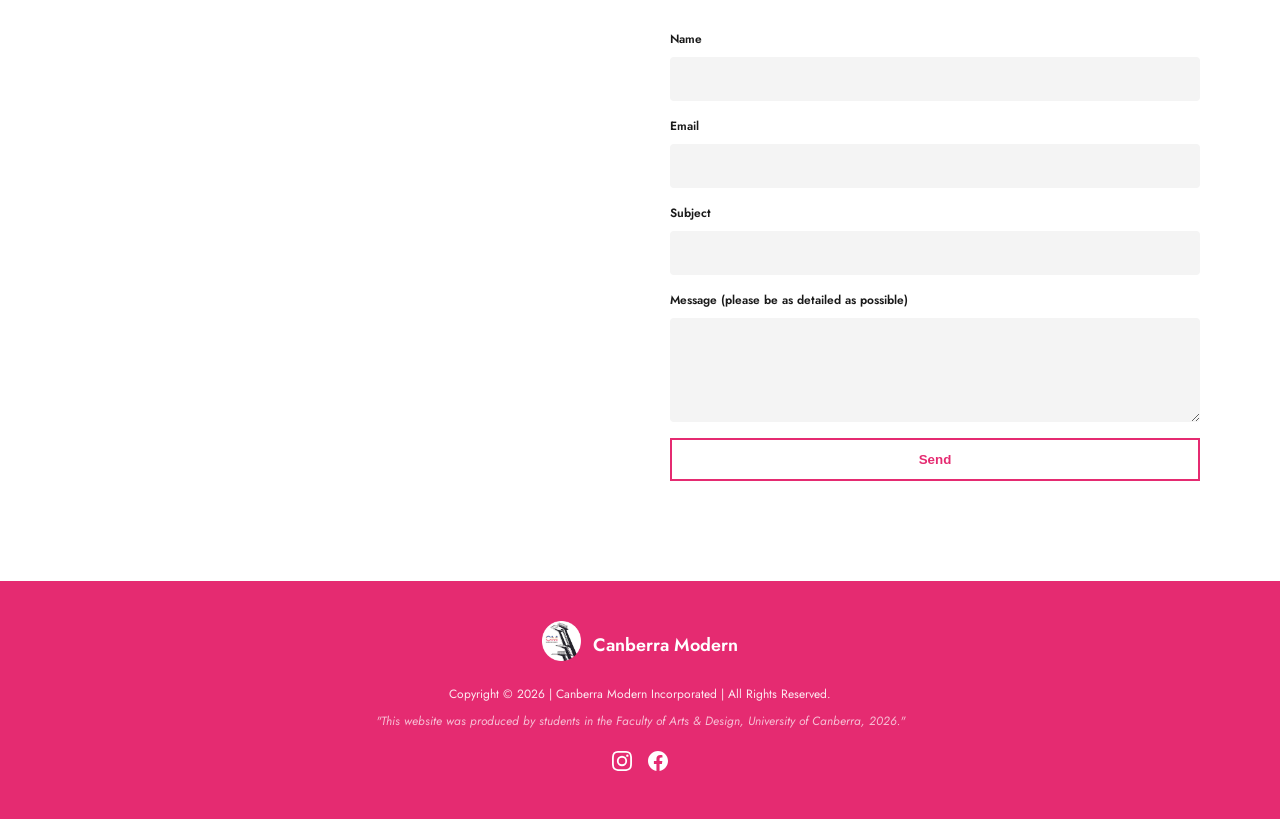
==== commit e96ca32e: "Correcting margins, paddings, font sizes, buttons styles and hover effects." ====
--- a/index.html
+++ b/index.html
@@ -384,7 +384,7 @@
             incorporated association. We rely on the generous support of our
             community to continue showcasing our unique history.
           </p>
-          <a href="#" class="read-more-btn">Learn More</a>
+          <a href="#" class="cta-btn">Learn More</a>
         </div>
       </div>
 
@@ -475,8 +475,7 @@
                 required
               ></textarea>
             </div>
-
-            <button type="submit" class="submit-btn">Send</button>
+            <button type="submit" class="cta-btn">Send</button>
           </form>
         </div>
       </div>
--- a/assets/css/styles.css
+++ b/assets/css/styles.css
@@ -39,6 +39,26 @@
 
 ul {
   list-style: none;
+}
+
+/* ==========================================================================
+   Global Button Styles
+   ========================================================================== */
+.cta-btn {
+  display: block;
+  text-align: center;
+  width: 100%;
+  background: var(--cm-white);
+  color: var(--cm-magenta);
+  border: 2px solid var(--cm-magenta);
+  padding: 12px 32px;
+  font-weight: 600;
+  transition: all 0.2s ease;
+}
+
+.cta-btn:hover {
+  background: var(--cm-magenta);
+  color: var(--cm-white);
 }
 
 /* ==========================================================================
@@ -469,7 +489,7 @@
    ========================================================================== */
 .get-involved-container {
   max-width: var(--container-width);
-  margin: 60px auto;
+  margin: 100px auto;
   padding: 0 40px;
   display: flex;
   flex-direction: column;
@@ -495,7 +515,7 @@
 }
 
 .get-involved-title {
-  font-size: 24px;
+  font-size: 4em;
   font-weight: 700;
   text-transform: uppercase;
   margin-bottom: 16px;
@@ -509,23 +529,6 @@
   line-height: 1.6;
 }
 
-.read-more-btn {
-  display: inline-block;
-  color: var(--cm-magenta);
-  font-weight: 600;
-  text-decoration: none;
-  border-top: 2px solid var(--cm-magenta);
-  border-bottom: 2px solid var(--cm-magenta);
-  padding: 12px 0;
-  text-transform: uppercase;
-  letter-spacing: 1px;
-  transition: all 0.2s ease;
-}
-
-.read-more-btn:hover {
-  color: var(--cm-charcoal);
-  border-color: var(--cm-charcoal);
-}
 
 /* Desktop 2-Column Override */
 @media (min-width: 786px) {
@@ -597,7 +600,7 @@
    ========================================================================== */
 .contact-container {
   max-width: var(--container-width);
-  margin: 60px auto 100px auto;
+  margin: 100px auto;
   padding: 0 40px;
   display: flex;
   flex-direction: column;
@@ -660,26 +663,6 @@
 .form-group input:focus,
 .form-group textarea:focus {
   outline: 2px solid var(--cm-magenta);
-}
-
-.submit-btn {
-  align-self: flex-end; /* Aligns button to the right like the mockup */
-  background: none;
-  border: none;
-  color: var(--cm-magenta);
-  font-family: var(--font-main);
-  font-weight: 600;
-  font-size: 16px;
-  border-bottom: 2px solid var(--cm-magenta);
-  padding: 4px 0;
-  margin-top: 16px;
-  cursor: pointer;
-  transition: all 0.2s ease;
-}
-
-.submit-btn:hover {
-  color: var(--cm-charcoal);
-  border-bottom-color: var(--cm-charcoal);
 }
 
 /* Desktop 2-Column Override */
@@ -721,4 +704,8 @@
  .contact-form-wrapper {
     padding: 0 16px;
  }
+
+ .get-involved-title {
+  font-size: 3em;
+}
 }
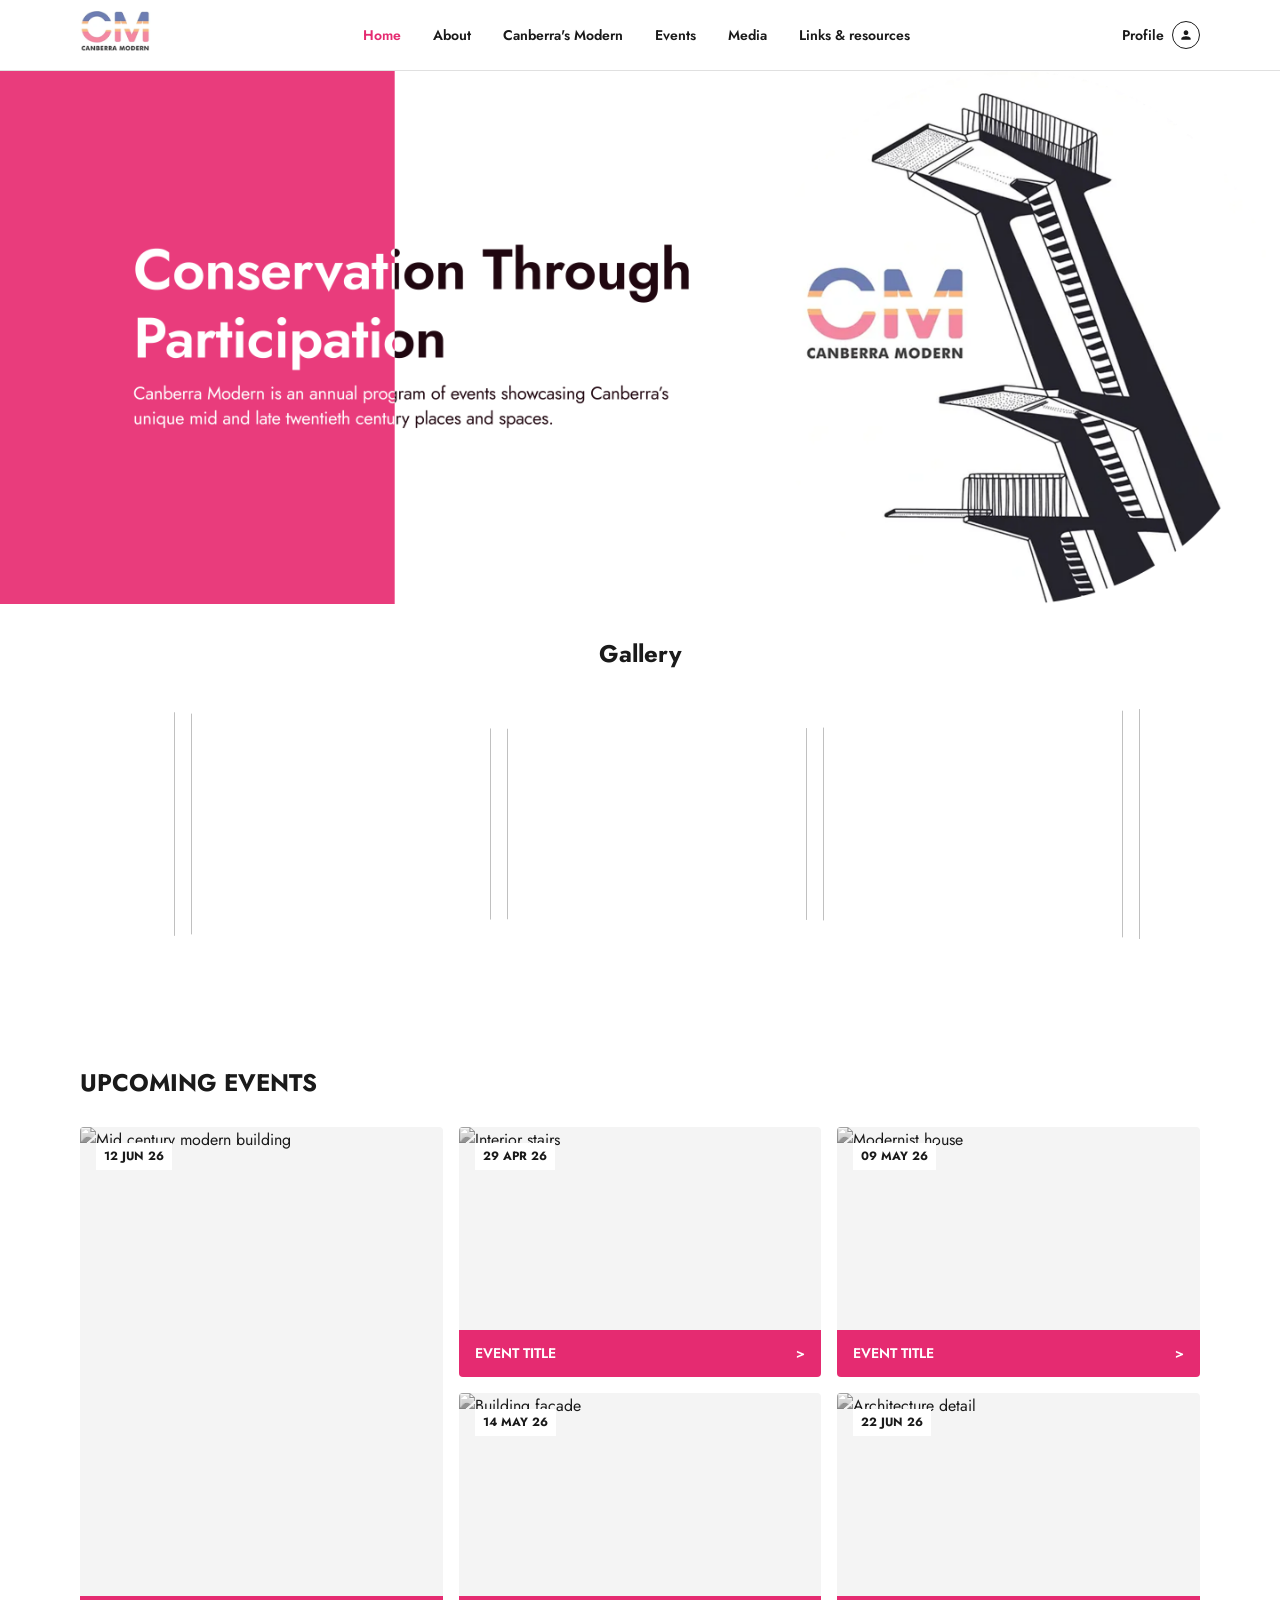
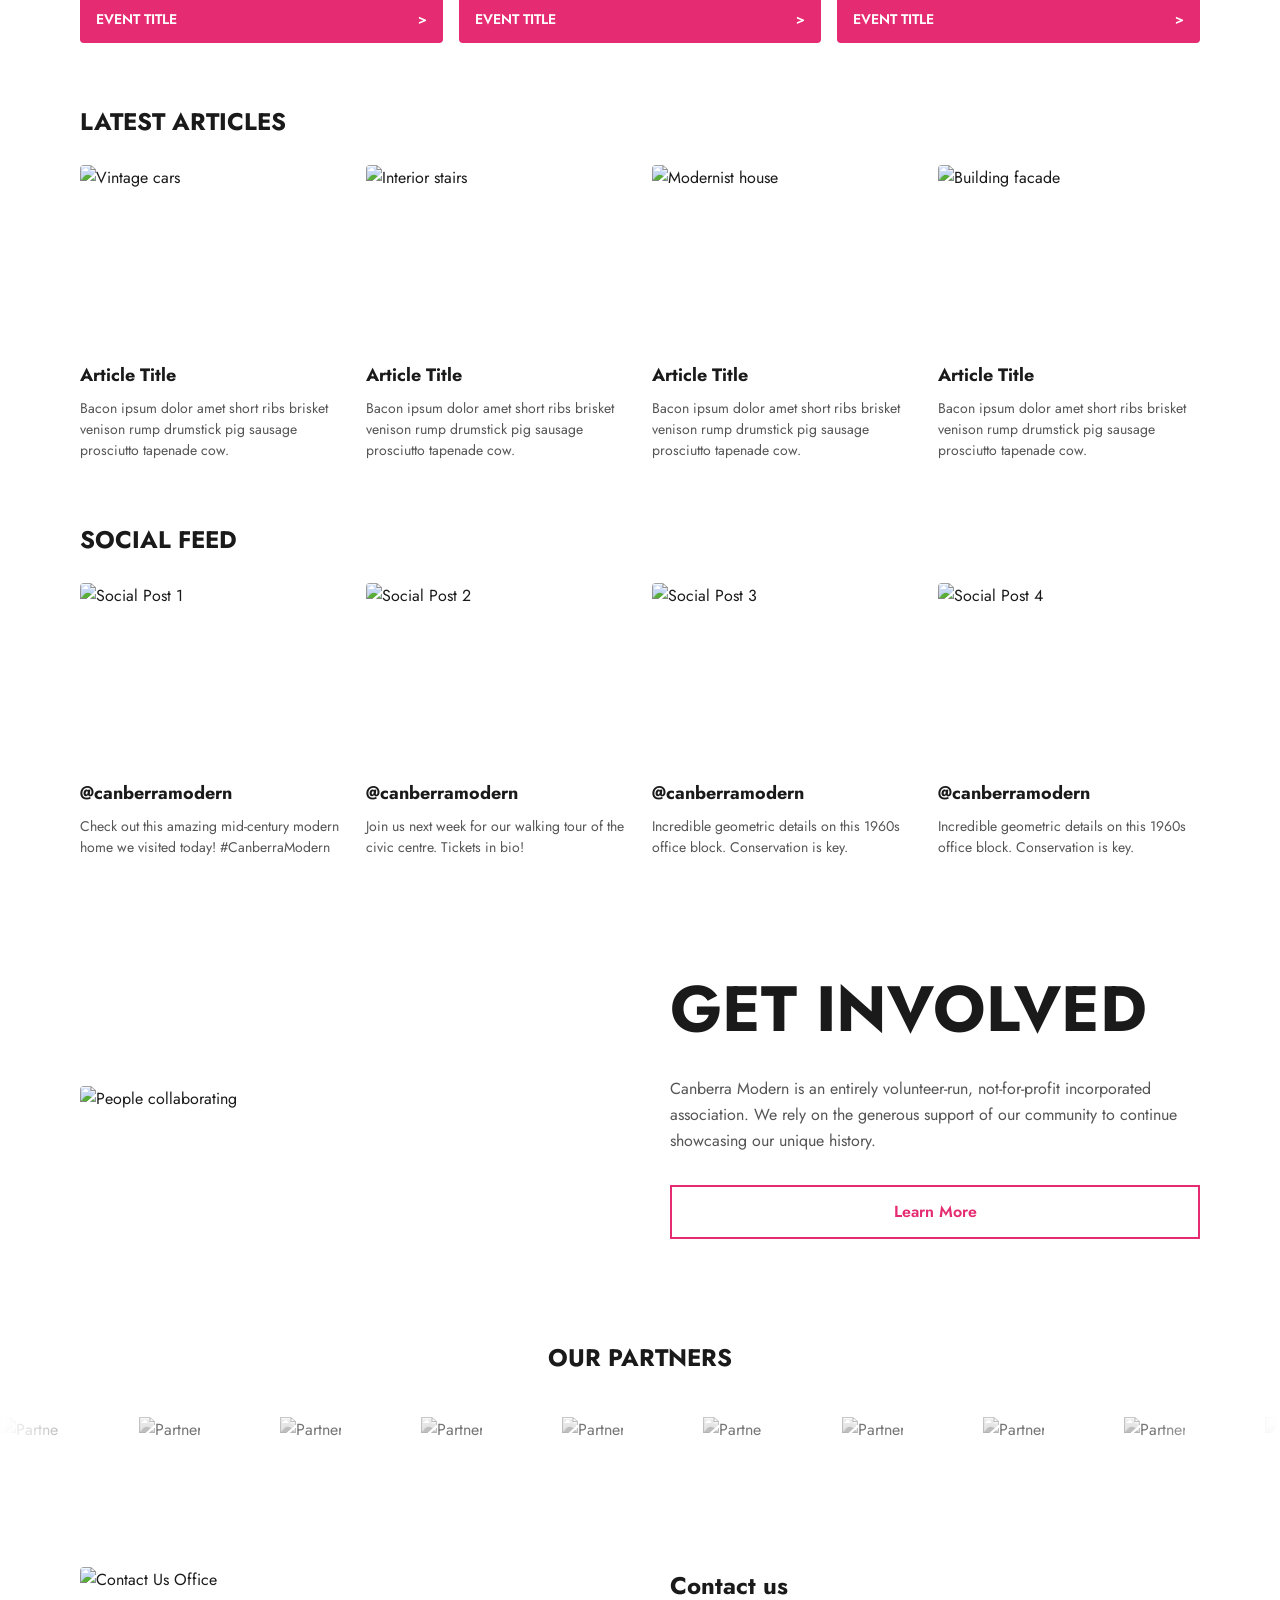
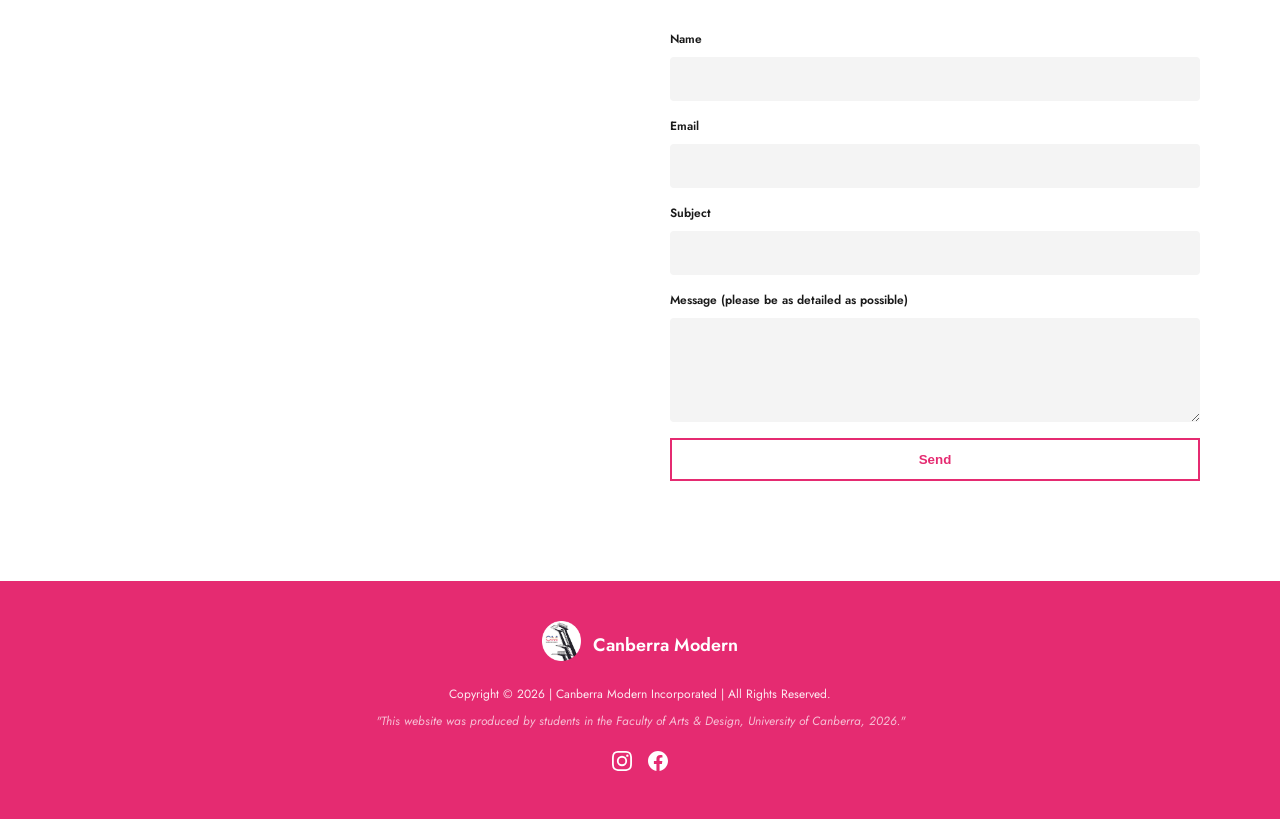
==== commit e79b5aa6: "About hero section added." ====
--- a/index.html
+++ b/index.html
@@ -384,7 +384,7 @@
             incorporated association. We rely on the generous support of our
             community to continue showcasing our unique history.
           </p>
-          <a href="#" class="cta-btn">Learn More</a>
+          <a href="events.html" class="cta-btn">Learn More</a>
         </div>
       </div>
 
--- a/assets/css/styles.css
+++ b/assets/css/styles.css
@@ -675,6 +675,71 @@
   .contact-image,
   .contact-form-wrapper {
     flex: 1;
+  }
+}
+
+/* ==========================================================================
+   About Page - Hero Section
+   ========================================================================== */
+.about-hero {
+  display: flex;
+  flex-direction: column;
+  border-left: 20px solid var(--cm-magenta);
+  min-height: 400px;
+  overflow: hidden;
+}
+
+.about-hero-content {
+  padding: 40px;
+  display: flex;
+  align-items: center;
+  flex-direction: column;
+  text-align: left;
+  align-items: flex-start;
+  justify-content: center;
+}
+
+.about-hero-content span {
+  font-size: 24px;
+  font-weight: 600;
+}
+
+.about-hero-image {
+  width: 100%;
+}
+
+.about-hero-image img {
+  width: 100%;
+  height: 100%;
+  object-fit: cover;
+  object-position: left center;
+  display: block;
+}
+
+/* Desktop Override */
+@media (min-width: 786px) {
+  .about-hero {
+    flex-direction: row;
+    border-left: 40px solid var(--cm-magenta);
+  }
+
+  .about-hero-content {
+    flex: 1;
+    padding: 0 0 0 60px;
+  }
+
+  .about-hero-content h1 {
+    font-size: 72px;
+  }
+
+  .about-hero-content span {
+    font-size: 36px;
+  }
+
+  .about-hero-image {
+    flex: 1.5;
+    display: flex;
+    justify-content: flex-end;
   }
 }
 
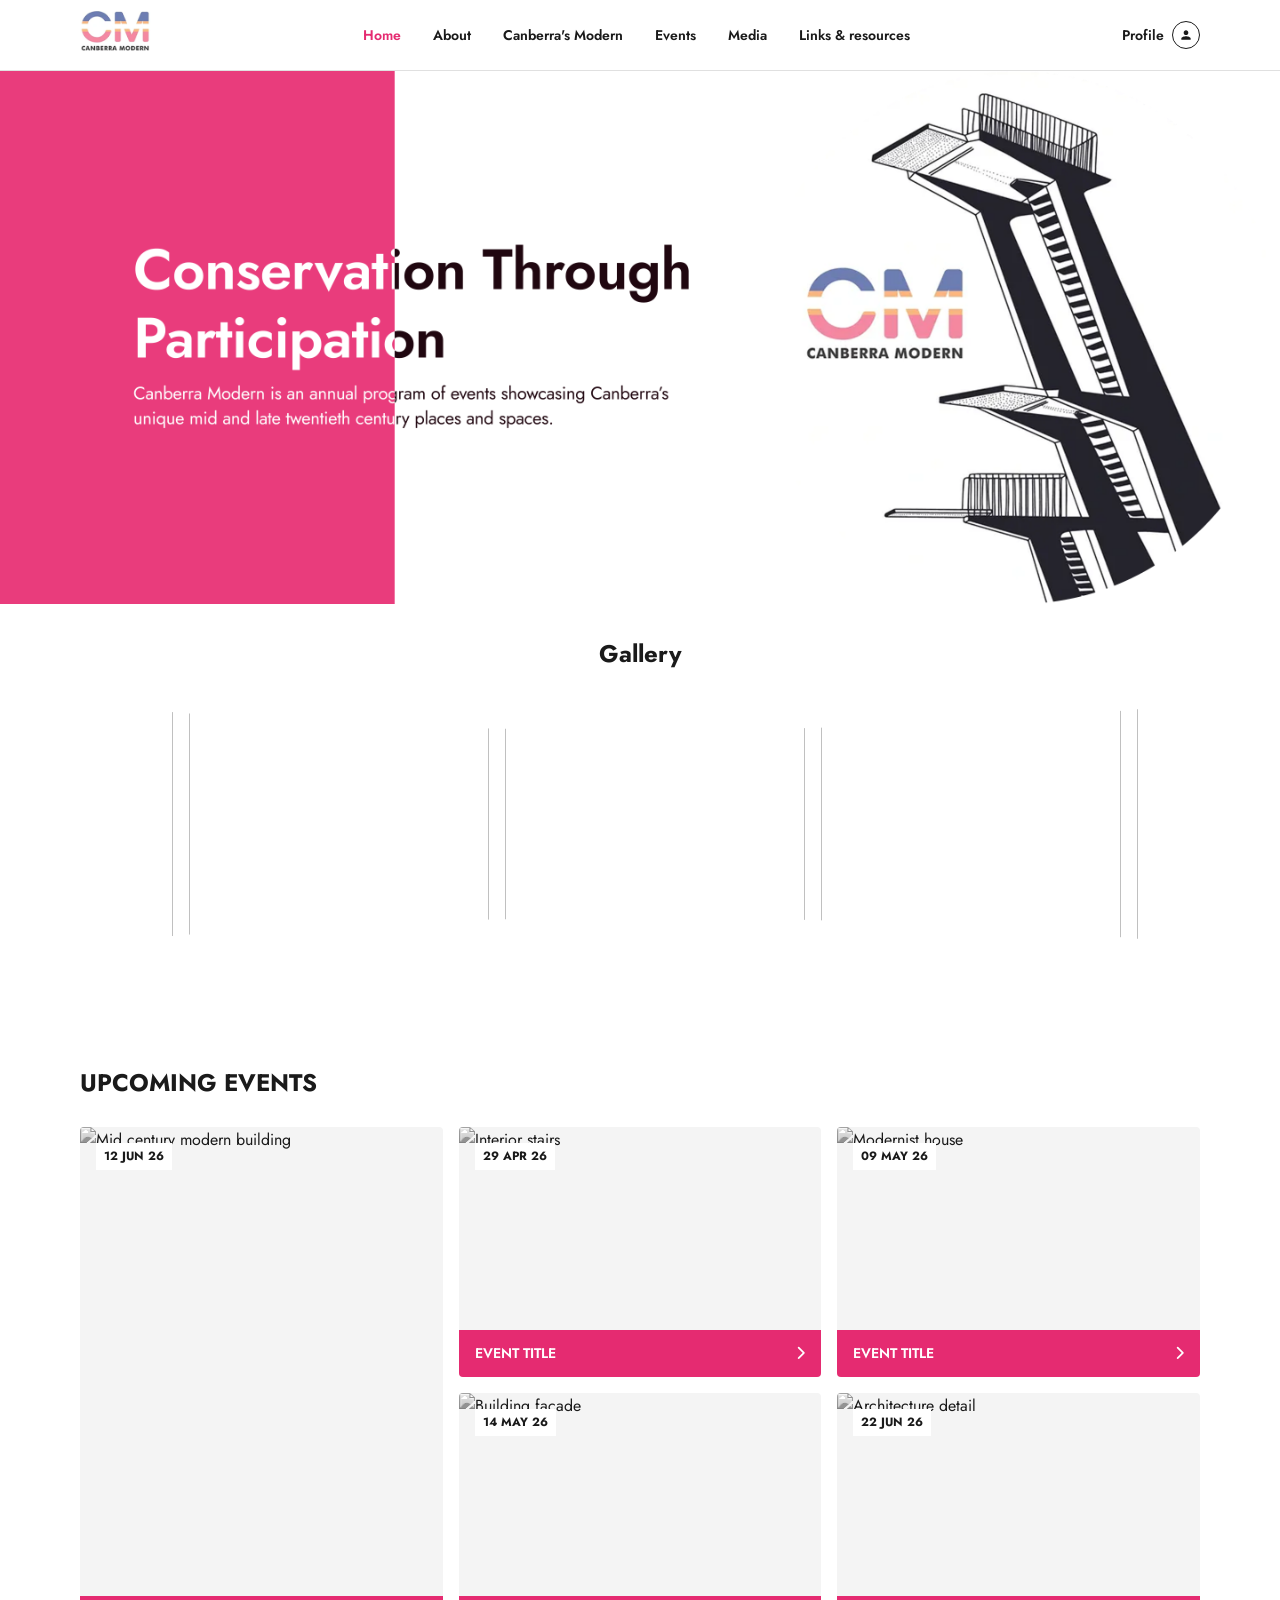
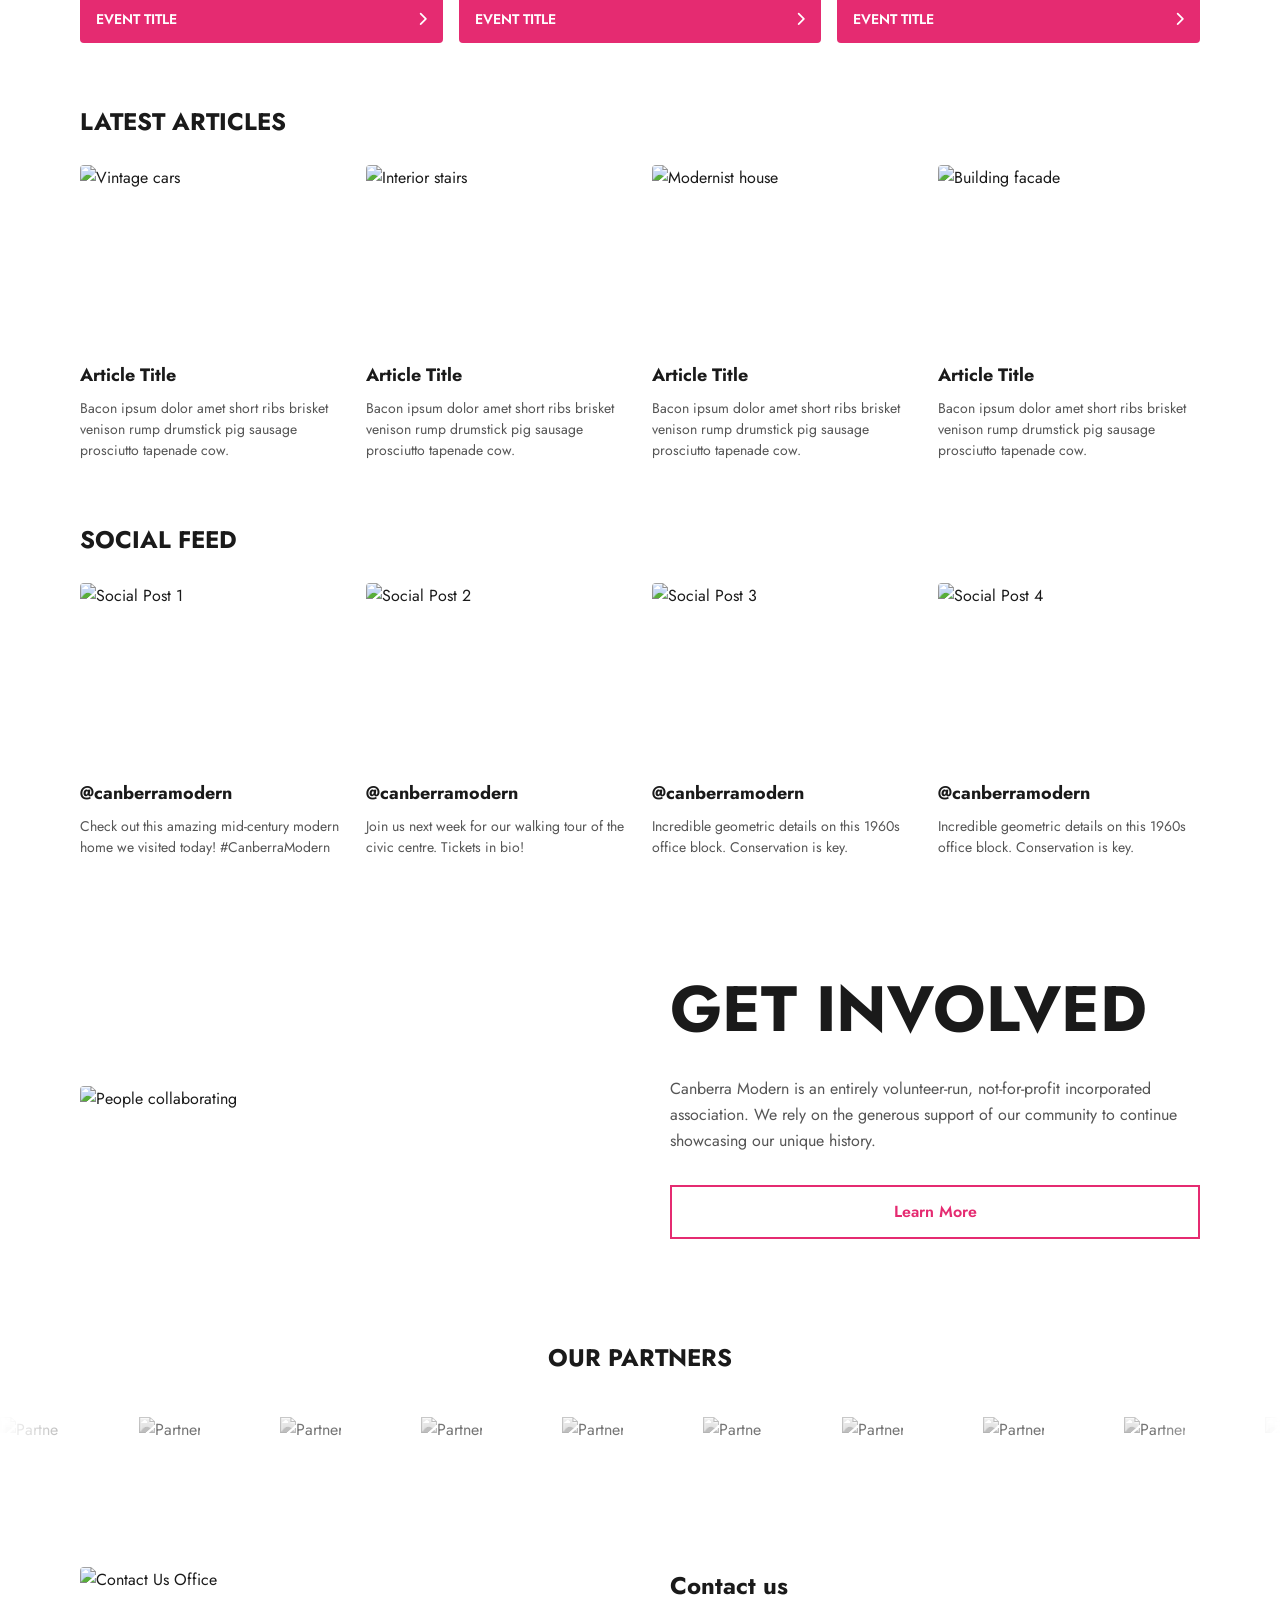
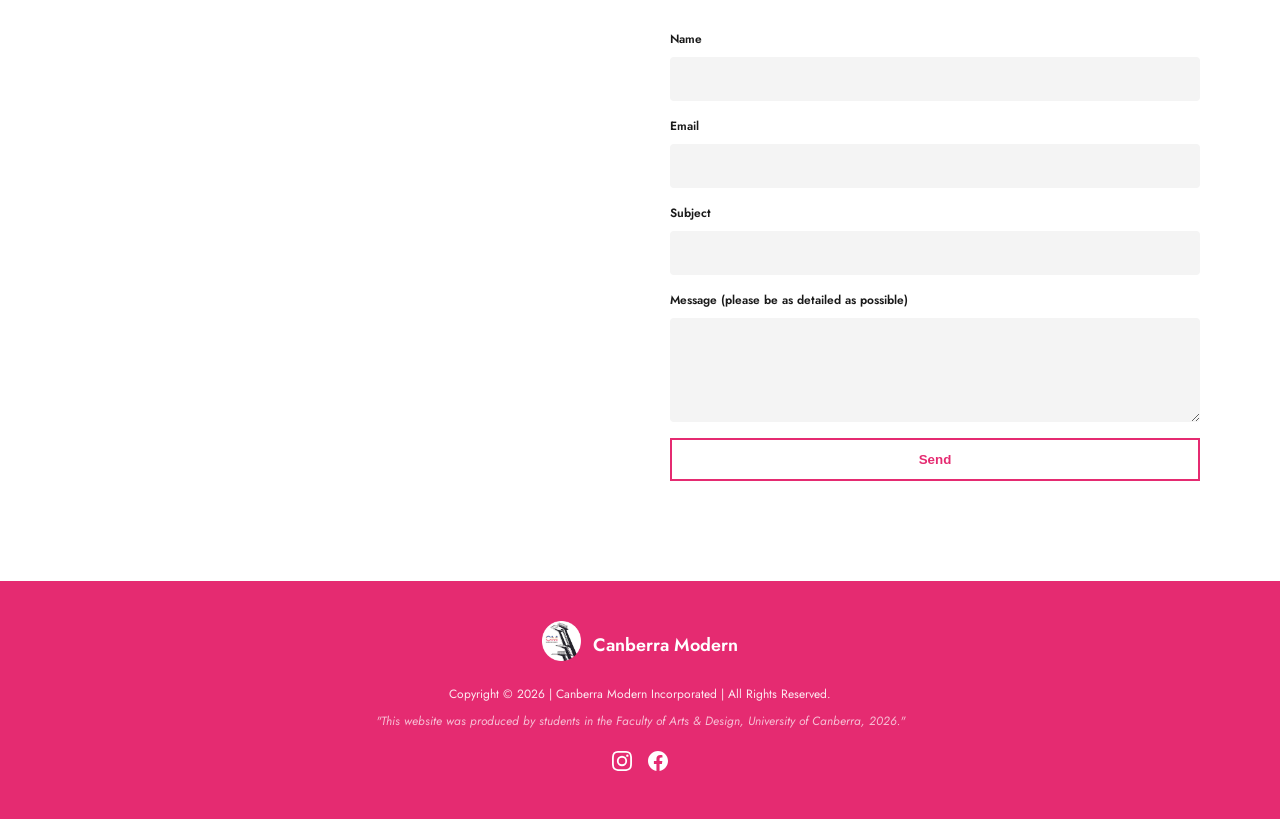
==== commit a3bf9bdf: "Fixing margins and adding icons to event cards." ====
--- a/index.html
+++ b/index.html
@@ -5,7 +5,6 @@
     <meta name="viewport" content="width=device-width, initial-scale=1.0" />
     <title>Canberra Modern - Home</title>
 
-    <!-- Fonts -->
     <link rel="preconnect" href="https://fonts.googleapis.com" />
     <link rel="preconnect" href="https://fonts.gstatic.com" crossorigin />
     <link
@@ -13,7 +12,14 @@
       rel="stylesheet"
     />
 
-    <!-- CSS -->
+    <link
+      rel="stylesheet"
+      href="https://cdnjs.cloudflare.com/ajax/libs/font-awesome/6.4.0/css/all.min.css"
+      integrity="sha512-iecdLmaskl7CVkqkXNQ/ZH/XLlvWZOJyj7Yy7tcenmpD1ypASozpmT/E0iPtmFIB46ZmdtAc9eNBvH0H/ZpiBw=="
+      crossorigin="anonymous"
+      referrerpolicy="no-referrer"
+    />
+
     <link rel="stylesheet" href="assets/css/styles.css" />
   </head>
   <body>
@@ -173,7 +179,8 @@
               alt="Mid century modern building"
             />
             <div class="event-title-bar">
-              <span>Event Title</span><span>&gt;</span>
+              <span>Event Title</span
+              ><span><i class="fas fa-chevron-right"></i></span>
             </div>
           </a>
 
@@ -185,7 +192,8 @@
               alt="Interior stairs"
             />
             <div class="event-title-bar">
-              <span>Event Title</span><span>&gt;</span>
+              <span>Event Title</span
+              ><span><i class="fas fa-chevron-right"></i></span>
             </div>
           </a>
 
@@ -196,7 +204,8 @@
               alt="Modernist house"
             />
             <div class="event-title-bar">
-              <span>Event Title</span><span>&gt;</span>
+              <span>Event Title</span
+              ><span><i class="fas fa-chevron-right"></i></span>
             </div>
           </a>
 
@@ -207,7 +216,8 @@
               alt="Building facade"
             />
             <div class="event-title-bar">
-              <span>Event Title</span><span>&gt;</span>
+              <span>Event Title</span
+              ><span><i class="fas fa-chevron-right"></i></span>
             </div>
           </a>
 
@@ -218,7 +228,8 @@
               alt="Architecture detail"
             />
             <div class="event-title-bar">
-              <span>Event Title</span><span>&gt;</span>
+              <span>Event Title</span
+              ><span><i class="fas fa-chevron-right"></i></span>
             </div>
           </a>
         </div>
--- a/assets/css/styles.css
+++ b/assets/css/styles.css
@@ -303,25 +303,25 @@
   display: flex;
   gap: 16px;
   overflow-x: auto;
-  scrollbar-width: none; /* Hides scrollbar in Firefox */
-  -ms-overflow-style: none; /* Hides scrollbar in IE/Edge */
+  scrollbar-width: none; 
+  -ms-overflow-style: none; 
   cursor: grab;
 }
 
 .gallery-wrapper::-webkit-scrollbar {
-  display: none; /* Hides scrollbar in Chrome/Safari */
+  display: none; 
 }
 
 .gallery-wrapper:active {
-  cursor: grabbing; /* Changes cursor when user drags */
+  cursor: grabbing; 
 }
 
 .gallery-wrapper img {
   height: 300px;
   width: 300px;
   object-fit: cover;
-  flex-shrink: 0; /* Prevents images from squishing */
-  pointer-events: none; /* Stops the default browser "ghost image" drag bug */
+  flex-shrink: 0; 
+  pointer-events: none; 
 }
 
 /* ==========================================================================
@@ -409,7 +409,7 @@
   .card-large {
     grid-column: 1 / 2;
     grid-row: 1 / 3;
-    height: 100%; /* Stretches across the 2 rows */
+    height: 100%; 
   }
 }
 
@@ -443,7 +443,7 @@
 }
 
 .article-card:hover {
-  transform: translateY(-5px); /* Slight lift on hover */
+  transform: translateY(-5px); 
 }
 
 .article-img-wrapper {
@@ -462,7 +462,7 @@
 }
 
 .article-card:hover .article-img-wrapper img {
-  transform: scale(1.05); /* Slight zoom on hover */
+  transform: scale(1.05); 
 }
 
 .article-heading {
@@ -563,7 +563,6 @@
   overflow: hidden;
   white-space: nowrap;
   position: relative;
-  /* Adds a smooth fade to the left and right edges */
   -webkit-mask-image: linear-gradient(to right, transparent, black 10%, black 90%, transparent);
   mask-image: linear-gradient(to right, transparent, black 10%, black 90%, transparent);
 }
@@ -572,9 +571,8 @@
   display: inline-flex;
   gap: 80px;
   align-items: center;
-  /* Adjust the 15s duration to make it slower or faster */
   animation: scrollLogos 15s linear infinite;
-  padding-right: 80px; /* Must match the gap for a seamless jump */
+  padding-right: 80px; 
 }
 
 .sponsors-track img {
@@ -684,48 +682,61 @@
 .about-hero {
   display: flex;
   flex-direction: column;
-  border-left: 20px solid var(--cm-magenta);
-  min-height: 400px;
-  overflow: hidden;
+  background-color: transparent;
 }
 
 .about-hero-content {
-  padding: 40px;
-  display: flex;
-  align-items: center;
-  flex-direction: column;
-  text-align: left;
-  align-items: flex-start;
+  padding: 80px 40px; 
+  border-left: 20px solid var(--cm-magenta); 
+  display: flex;
+  flex-direction: column; 
+  text-align: left; 
+  align-items: flex-start; 
   justify-content: center;
+}
+
+.about-hero-content h1 {
+  font-size: 48px;
+  font-weight: 900;
+  color: var(--cm-charcoal);
+  line-height: 1.2;
+  text-transform: uppercase;
+  letter-spacing: 2px;
 }
 
 .about-hero-content span {
   font-size: 24px;
   font-weight: 600;
+  display: block;
+  margin-top: 5px; 
 }
 
 .about-hero-image {
   width: 100%;
+  object-fit: fill;
 }
 
 .about-hero-image img {
   width: 100%;
-  height: 100%;
+  height: 350px; 
   object-fit: cover;
-  object-position: left center;
+  object-position: center;
   display: block;
 }
+
 
 /* Desktop Override */
 @media (min-width: 786px) {
   .about-hero {
     flex-direction: row;
-    border-left: 40px solid var(--cm-magenta);
+    border-left: 40px solid var(--cm-magenta); 
+    min-height: 400px;
   }
 
   .about-hero-content {
     flex: 1;
     padding: 0 0 0 60px;
+    border-left: none; 
   }
 
   .about-hero-content h1 {
@@ -734,6 +745,7 @@
 
   .about-hero-content span {
     font-size: 36px;
+    margin-top: -10px;
   }
 
   .about-hero-image {
@@ -741,6 +753,652 @@
     display: flex;
     justify-content: flex-end;
   }
+
+  .about-hero-image img {
+    height: 100%; 
+  }
+}
+
+/* ==========================================================================
+   About Page - What's So Special Section
+   ========================================================================== */
+.about-special-section {
+  max-width: var(--container-width);
+  margin: 80px auto;
+  padding: 0 16px;
+}
+
+.special-top-row {
+  display: flex;
+  flex-direction: column;
+  gap: 32px;
+  margin-bottom: 24px;
+}
+
+.special-title {
+  font-size: 32px;
+  font-weight: 700;
+  color: var(--cm-charcoal);
+  margin-bottom: 24px;
+  line-height: 1.2;
+}
+
+.special-content p,
+.special-bottom-row p {
+  font-size: 16px;
+  color: var(--cm-text-grey);
+  margin-bottom: 16px;
+  line-height: 1.6;
+}
+
+.special-image {
+  width: 100%;
+}
+
+.special-image img {
+  width: 100%;
+  height: auto;
+  object-fit: cover;
+  display: block;
+}
+
+/* Desktop Override */
+@media (min-width: 786px) {
+  .special-top-row {
+    flex-direction: row;
+    gap: 60px;
+  }
+  
+  .special-content,
+  .special-image {
+    flex: 1;
+  }
+}
+/* ==========================================================================
+   About Page - Who Are Canberra Modern Section
+   ========================================================================== */
+.about-team-section {
+  max-width: var(--container-width);
+  margin: 80px auto;
+  padding: 0 16px;
+}
+
+.team-intro-row {
+  display: flex;
+  flex-direction: column;
+  gap: 32px;
+  margin-bottom: 60px;
+  align-items: center;
+}
+
+.team-image {
+  width: 100%;
+}
+
+.team-image img {
+  width: 100%;
+  height: auto;
+  object-fit: cover;
+  display: block;
+}
+
+.team-intro-content {
+  width: 100%;
+}
+
+.team-title {
+  font-size: 32px;
+  font-weight: 700;
+  color: var(--cm-charcoal);
+  margin-bottom: 16px;
+  line-height: 1.2;
+}
+
+.team-intro-content p {
+  font-size: 16px;
+  color: var(--cm-text-grey);
+  line-height: 1.6;
+}
+
+.team-members-grid {
+  display: grid;
+  grid-template-columns: 1fr;
+  gap: 40px;
+}
+
+.team-member h3 {
+  font-size: 18px;
+  font-weight: 700;
+  color: var(--cm-charcoal);
+  margin-bottom: 16px;
+  display: inline-block;
+  border-bottom: 6px solid var(--cm-magenta);
+  padding-bottom: 4px;
+}
+
+.team-member p {
+  font-size: 14px;
+  color: var(--cm-text-grey);
+  line-height: 1.6;
+}
+
+/* Desktop Override */
+@media (min-width: 786px) {
+  .team-intro-row {
+    flex-direction: row;
+    gap: 60px;
+  }
+  
+  .team-image,
+  .team-intro-content {
+    flex: 1;
+  }
+
+  .team-members-grid {
+    grid-template-columns: repeat(3, 1fr);
+    gap: 60px; /* Space between columns */
+  }
+}
+
+/* ==========================================================================
+   About Page - Our Patron Section
+   ========================================================================== */
+.about-patron-section {
+  max-width: var(--container-width);
+  margin: 80px auto 120px auto;
+  padding: 0 16px;
+  display: flex;
+  flex-direction: column;
+  gap: 40px;
+}
+
+.patron-content {
+  width: 100%;
+}
+
+.patron-title {
+  font-size: 32px;
+  font-weight: 700;
+  color: var(--cm-charcoal);
+  margin-bottom: 24px;
+}
+
+.patron-title span {
+  border-bottom: 6px solid var(--cm-magenta);
+  padding-bottom: 4px;
+}
+
+.patron-content p {
+  font-size: 14px;
+  color: var(--cm-text-grey);
+  margin-bottom: 16px;
+  line-height: 1.6;
+}
+
+.patron-image {
+  width: 100%;
+}
+
+.patron-image img {
+  width: 100%;
+  height: auto;
+  object-fit: cover;
+  display: block;
+}
+
+/* Desktop Override */
+@media (min-width: 786px) {
+  .about-patron-section {
+    flex-direction: row;
+    gap: 60px;
+    align-items: flex-start;
+  }
+  
+  .patron-content,
+  .patron-image {
+    flex: 1;
+  }
+}
+
+/* ==========================================================================
+   Canberra's Modern Page - Gallery Section
+   ========================================================================== */
+.cm-gallery-section {
+  margin: 60px 0;
+  width: 100%;
+}
+
+.cm-gallery-main {
+  display: flex;
+  gap: 16px;
+  overflow-x: auto;
+  padding: 0 40px;
+  margin-bottom: 16px;
+  scrollbar-width: none;
+}
+
+.cm-gallery-main::-webkit-scrollbar {
+  display: none;
+}
+
+.cm-gallery-main img {
+  height: 400px;
+  width: 320px; 
+  object-fit: cover;
+  flex-shrink: 0;
+}
+
+.cm-gallery-thumbnails-wrapper {
+  display: flex;
+  align-items: center;
+  justify-content: center;
+  gap: 16px;
+  padding: 0 40px;
+  max-width: var(--container-width);
+  margin: 0 auto;
+}
+
+.gallery-arrow {
+  background: var(--cm-light-grey);
+  border: none;
+  width: 60px;
+  height: 80px;
+  padding: 0 8px;
+  display: flex;
+  align-items: center;
+  justify-content: center;
+  cursor: pointer;
+  color: var(--cm-charcoal);
+  font-weight: 700;
+  transition: background 0.2s ease;
+}
+
+.gallery-arrow:hover {
+  background: #e0e0e0;
+}
+
+.cm-gallery-thumbnails {
+  display: flex;
+  gap: 8px;
+  overflow-x: auto;
+  scrollbar-width: none;
+}
+
+.cm-gallery-thumbnails::-webkit-scrollbar {
+  display: none;
+}
+
+.cm-gallery-thumbnails img {
+  height: 80px;
+  width: 80px;
+  object-fit: cover;
+  cursor: pointer;
+  opacity: 0.5;
+  transition: opacity 0.2s ease, border 0.2s ease;
+}
+
+.cm-gallery-thumbnails img:hover,
+.cm-gallery-thumbnails img.active-thumb {
+  opacity: 1;
+  border: 2px solid var(--cm-charcoal);
+}
+
+/* ==========================================================================
+   Canberra's Modern Page - Top 20 Buildings Section
+   ========================================================================== */
+.top-20-section {
+  max-width: var(--container-width);
+  margin: 80px auto;
+  padding: 0 16px;
+}
+
+.top-20-intro {
+  display: flex;
+  flex-direction: column;
+  gap: 32px;
+  margin-bottom: 60px;
+}
+
+.top-20-text h2 {
+  font-size: 32px;
+  font-weight: 700;
+  color: var(--cm-charcoal);
+  margin-bottom: 24px;
+  line-height: 1.2;
+}
+
+.top-20-text p {
+  font-size: 16px;
+  color: var(--cm-text-grey);
+  line-height: 1.6;
+}
+
+.top-20-image {
+  width: 100%;
+}
+
+.top-20-image img {
+  width: 100%;
+  height: 100%;
+  max-height: 300px;
+  object-fit: cover;
+  display: block;
+  filter: grayscale(100%);
+}
+
+.buildings-grid {
+  display: grid;
+  grid-template-columns: 1fr;
+  gap: 40px;
+  margin-bottom: 60px;
+}
+
+.building-img-wrapper {
+  position: relative;
+  width: 100%;
+  height: 120px; /* Forces that wide, narrow letterbox crop from the design */
+  overflow: hidden;
+  margin-bottom: 16px;
+}
+
+.building-img-wrapper img {
+  width: 100%;
+  height: 100%;
+  object-fit: cover;
+  filter: grayscale(100%);
+}
+
+.at-risk-badge {
+  position: absolute;
+  top: 12px;
+  left: 12px;
+  background-color: var(--cm-white);
+  color: var(--cm-magenta);
+  font-size: 10px;
+  font-weight: 800;
+  padding: 4px 8px;
+  text-transform: uppercase;
+  letter-spacing: 1px;
+  z-index: 2;
+}
+
+.building-info h3 {
+  font-size: 16px;
+  font-weight: 700;
+  color: var(--cm-charcoal);
+  margin-bottom: 8px;
+}
+
+.building-info p {
+  font-size: 12px;
+  color: var(--cm-text-grey);
+  margin-bottom: 4px;
+}
+
+.download-section {
+  text-align: center;
+}
+
+/* Modifies the global .cta-btn so it isn't 100% width here */
+.download-btn {
+  display: inline-block;
+  width: auto;
+  min-width: 200px;
+}
+
+/* Desktop Override */
+@media (min-width: 786px) {
+  .top-20-intro {
+    flex-direction: row;
+    align-items: center;
+    gap: 60px;
+  }
+  
+  .top-20-text,
+  .top-20-image {
+    flex: 1;
+  }
+
+  .buildings-grid {
+    grid-template-columns: repeat(3, 1fr);
+    gap: 40px 32px;
+  }
+}
+
+
+/* ==========================================================================
+   Events Page Styles (Isolated Clean Slate)
+   ========================================================================== */
+
+/* Shared Headings */
+.ep-heading {
+  font-size: 18px;
+  font-weight: 700;
+  color: var(--cm-charcoal);
+  margin-bottom: 24px;
+  text-transform: uppercase;
+}
+
+/* 1. Upcoming Events */
+.ep-upcoming-container {
+  max-width: var(--container-width);
+  margin: 80px auto;
+  padding: 0 16px;
+}
+
+.ep-upcoming-grid {
+  display: grid;
+  grid-template-columns: 1fr;
+  gap: 16px;
+}
+
+/* 2. Festival Section */
+.ep-festival-wrapper {
+  background-color: var(--cm-light-grey);
+  width: 100%; 
+  padding: 80px 0;
+  margin: 80px 0;
+}
+
+.ep-festival-inner {
+  max-width: var(--container-width);
+  margin: 0 auto;
+  padding: 0 16px;
+}
+
+.ep-festival-grid {
+  display: grid;
+  grid-template-columns: 1fr;
+  gap: 32px;
+  margin-bottom: 40px;
+}
+
+.ep-fest-card {
+  display: flex;
+  flex-direction: column;
+  background: var(--cm-white);
+  box-shadow: 0 8px 24px rgba(0, 0, 0, 0.08); /* Exact soft shadow */
+  border-radius: 4px;
+  overflow: hidden; 
+}
+
+.ep-fest-img {
+  position: relative;
+  width: 100%;
+  height: 200px;
+}
+
+.ep-fest-img img {
+  width: 100%;
+  height: 100%;
+  object-fit: cover;
+  filter: grayscale(100%);
+}
+
+.ep-fest-date {
+  position: absolute;
+  top: 12px;
+  left: 12px;
+  background: var(--cm-white);
+  color: var(--cm-charcoal);
+  font-size: 10px;
+  font-weight: 700;
+  padding: 4px 8px;
+  z-index: 2;
+}
+
+.ep-fest-content {
+  padding: 24px;
+  flex: 1;
+}
+
+.ep-fest-content h3 {
+  font-size: 14px;
+  font-weight: 700;
+  margin-bottom: 12px;
+  color: var(--cm-charcoal);
+}
+
+.ep-fest-content p {
+  font-size: 12px;
+  color: var(--cm-text-grey);
+  line-height: 1.6;
+}
+
+/* Hidden Text for Accordion */
+.ep-more-text {
+  display: none;
+  margin-top: 12px;
+  color: var(--cm-charcoal);
+  font-weight: 600;
+}
+
+.ep-more-text.show {
+  display: inline;
+}
+
+.ep-fest-btn {
+  display: flex;
+  justify-content: space-between;
+  align-items: center;
+  background: var(--cm-magenta);
+  color: var(--cm-white);
+  padding: 16px 24px;
+  font-weight: 700;
+  font-size: 14px;
+  border: none;
+  cursor: pointer;
+  width: 100%;
+  font-family: var(--font-main);
+  transition: background 0.2s ease;
+}
+
+.ep-fest-btn:hover {
+  background: var(--cm-magenta-dark);
+}
+
+.ep-fest-action {
+  text-align: center;
+}
+
+.ep-download-btn {
+  display: inline-block;
+  width: auto;
+  min-width: 200px;
+}
+
+/* 3. Motel Section */
+.ep-motel-container {
+  max-width: var(--container-width);
+  margin: 80px auto 120px auto;
+  padding: 0 16px;
+  display: flex;
+  flex-direction: column;
+  gap: 32px;
+}
+
+.ep-motel-title {
+  font-size: 48px;
+  font-weight: 900;
+  color: var(--cm-charcoal);
+  margin-bottom: 8px;
+  letter-spacing: 2px;
+}
+
+.ep-motel-content h4 {
+  font-size: 16px;
+  font-weight: 700;
+  margin-bottom: 24px;
+}
+
+.ep-motel-content p {
+  font-size: 14px;
+  color: var(--cm-text-grey);
+  line-height: 1.6;
+  margin-bottom: 16px;
+}
+
+.ep-motel-image {
+  position: relative;
+  width: 100%;
+}
+
+.ep-motel-image img {
+  width: 100%;
+  height: 100%;
+  max-height: 400px;
+  object-fit: cover;
+  display: block;
+}
+
+.ep-motel-date {
+  position: absolute;
+  top: 12px;
+  left: 12px;
+  background: var(--cm-white);
+  color: var(--cm-charcoal);
+  font-size: 12px;
+  font-weight: 700;
+  padding: 6px 12px;
+  z-index: 2;
+}
+
+/* Desktop Overrides */
+@media (min-width: 786px) {
+  /* Upcoming Grid (Matching mockup layout) */
+  .ep-upcoming-grid {
+    grid-template-columns: repeat(3, 1fr);
+    grid-auto-rows: 250px;
+  }
+  
+  .ep-card-tall {
+    grid-column: 1 / 2;
+    grid-row: 1 / 3;
+    height: 100%;
+  }
+  
+  .ep-card-wide {
+    grid-column: 2 / 4;
+    grid-row: 2 / 3;
+    height: 100%;
+  }
+
+  /* Festival Grid */
+  .ep-festival-grid {
+    grid-template-columns: repeat(3, 1fr);
+  }
+
+  /* Motel Flexbox */
+  .ep-motel-container {
+    flex-direction: row;
+    gap: 60px;
+    align-items: center;
+  }
+
+  .ep-motel-content,
+  .ep-motel-image {
+    flex: 1;
+  }
 }
 
 /* ==========================================================================
@@ -757,7 +1415,7 @@
     display: block;
   }
   .events-container, .articles-container, .social-feed-container,
-  .get-involved-container { padding: 0 16px; }
+  .get-involved-container, .cm-gallery-main, .cm-gallery-thumbnails-wrapper, .page-events-section, .festival-section, .motel-section { padding: 0 16px; }
   .contact-container { 
     padding: 0;
     border-radius: 0;
@@ -773,4 +1431,15 @@
  .get-involved-title {
   font-size: 3em;
 }
+
+/* Shrink main gallery images slightly on mobile */
+  .cm-gallery-main img {
+    height: 300px;
+    width: 240px;
+  }
+
+  .about-hero-content h1 {
+    font-size: 36px;
+
+  }
 }
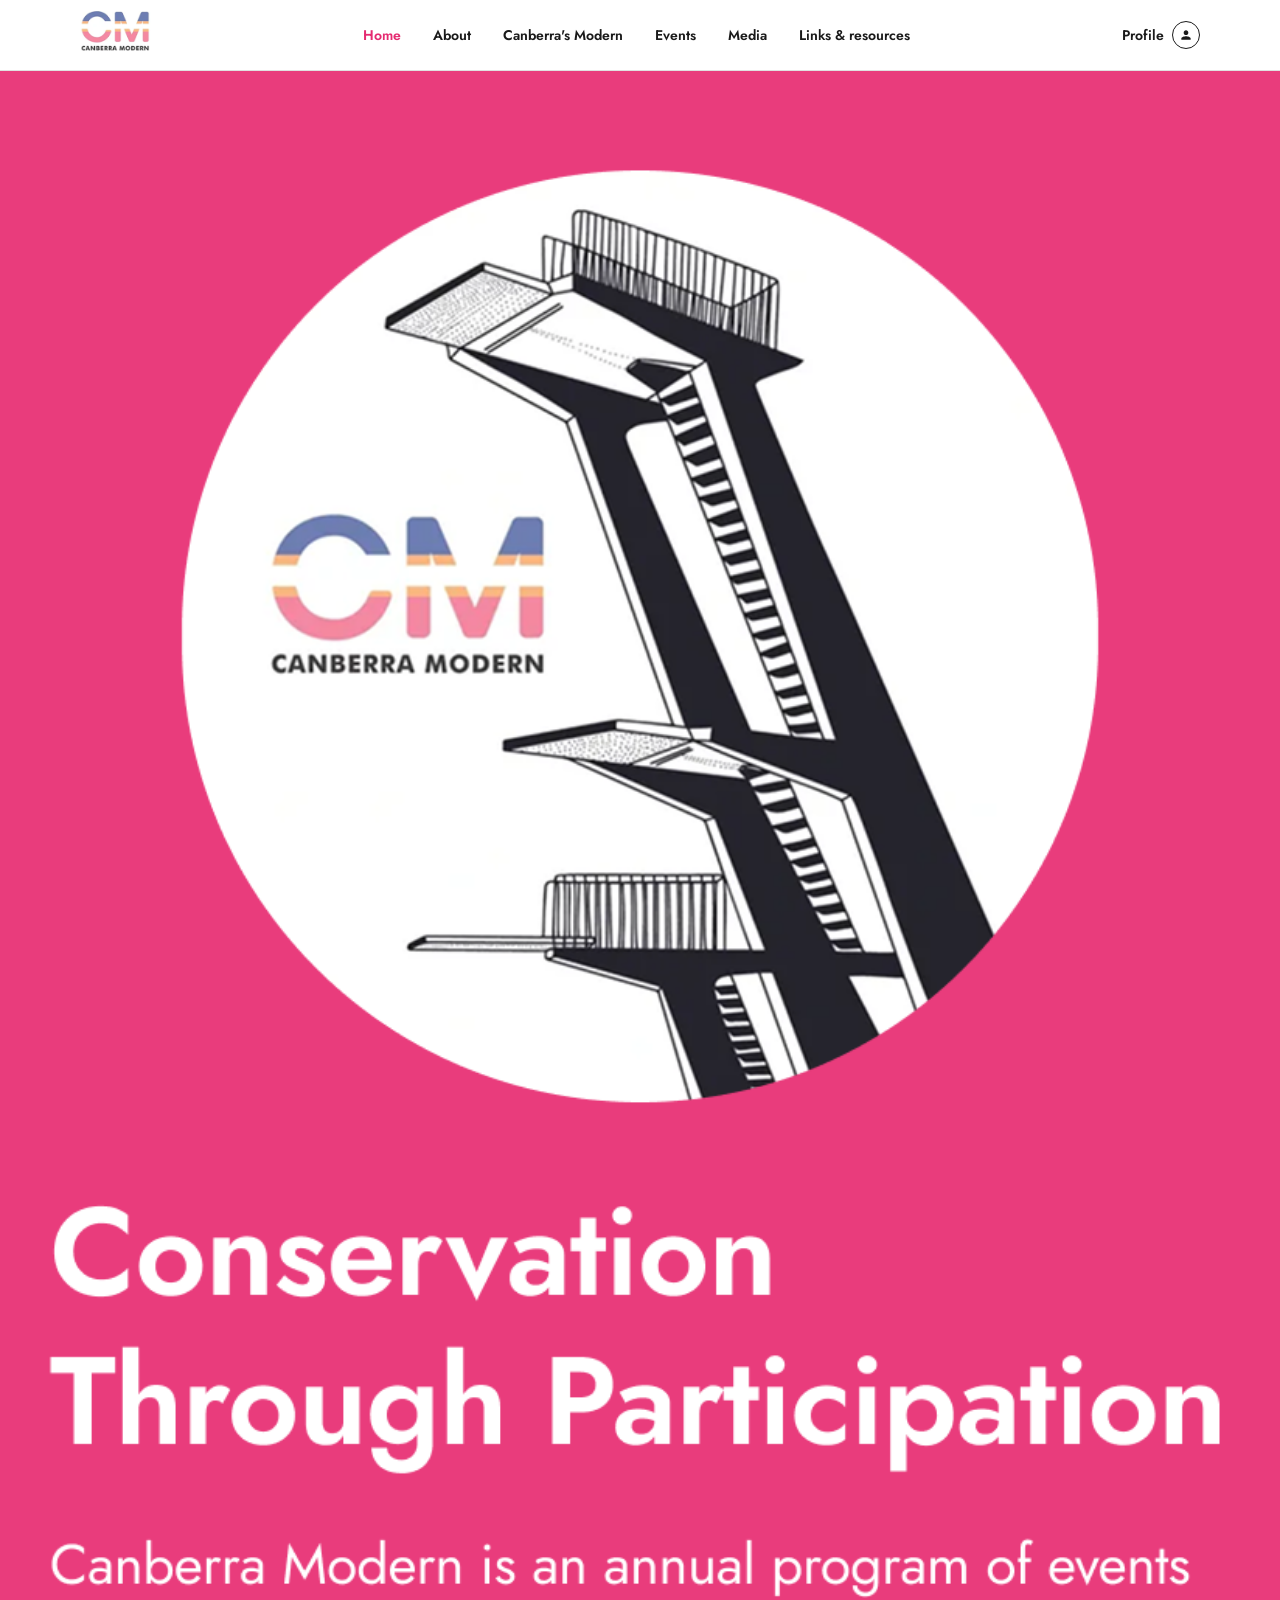
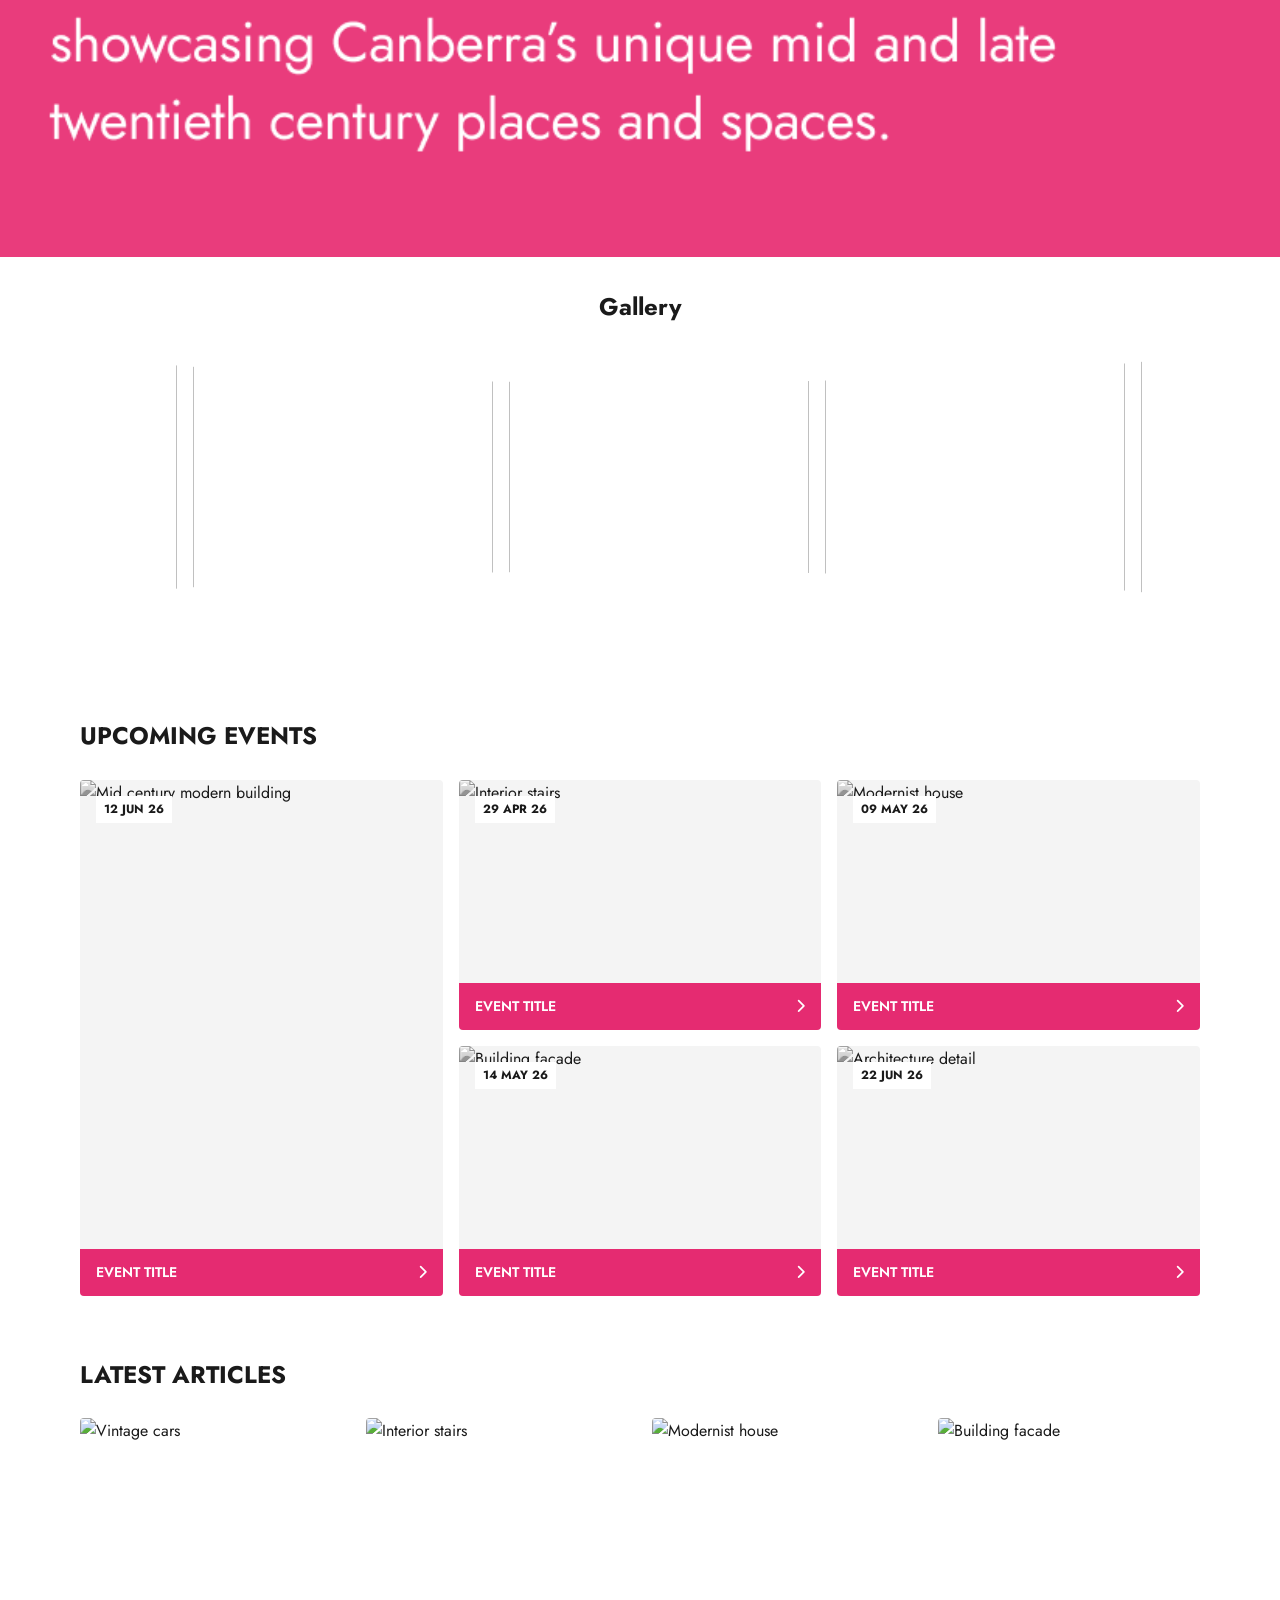
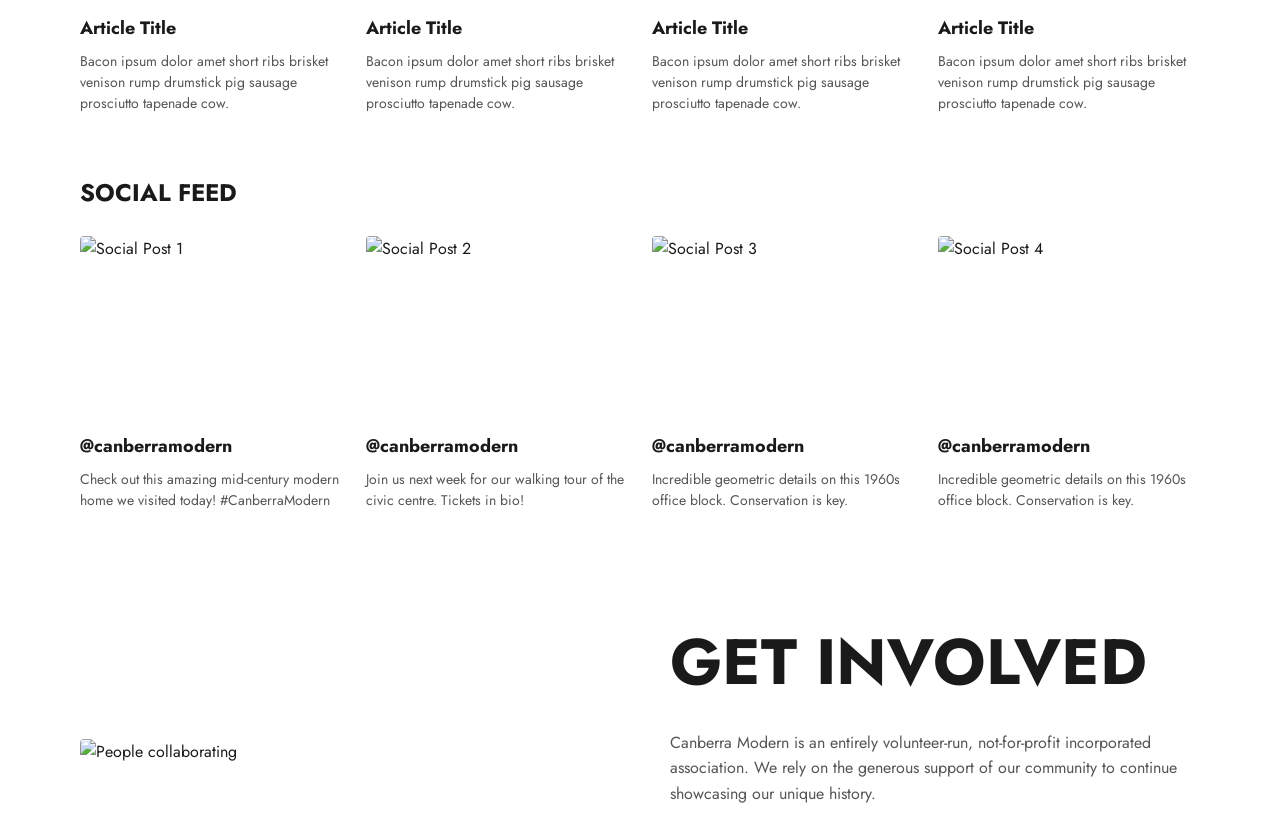
==== commit 8eb83b36: "Fixing broken links, and gallery scroll logic." ====
--- a/index.html
+++ b/index.html
@@ -42,8 +42,8 @@
             <li><a href="about.html">About</a></li>
             <li><a href="canberras-modern.html">Canberra's Modern</a></li>
             <li><a href="events.html">Events</a></li>
-            <li><a href="media.html">Media</a></li>
-            <li><a href="links.html">Links & resources</a></li>
+            <li><a href="#">Media</a></li>
+            <li><a href="#">Links & resources</a></li>
           </ul>
         </nav>
 
@@ -118,8 +118,8 @@
           <li><a href="about.html">About</a></li>
           <li><a href="canberras-modern.html">Canberra's Modern</a></li>
           <li><a href="events.html">Events</a></li>
-          <li><a href="media.html">Media</a></li>
-          <li><a href="links.html">Links & resources</a></li>
+          <li><a href="#">Media</a></li>
+          <li><a href="#">Links & resources</a></li>
         </ul>
       </nav>
     </div>
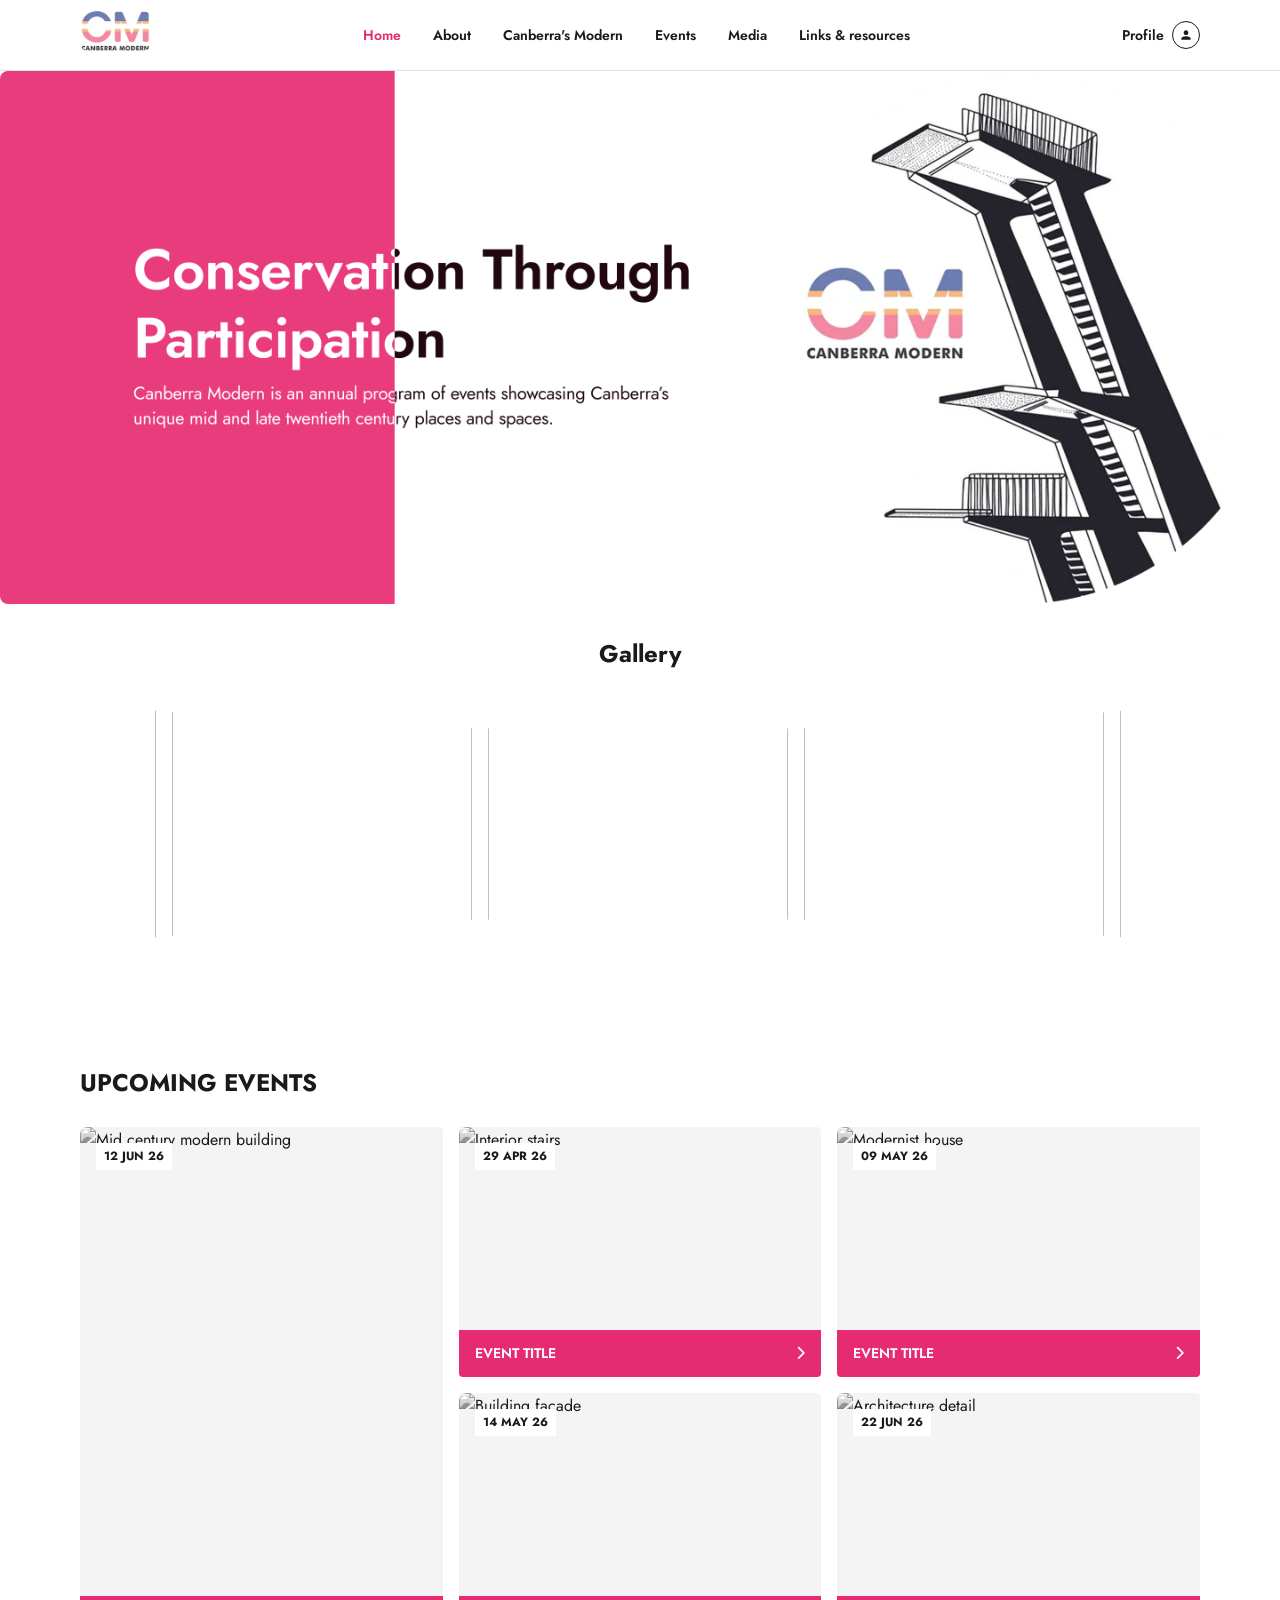
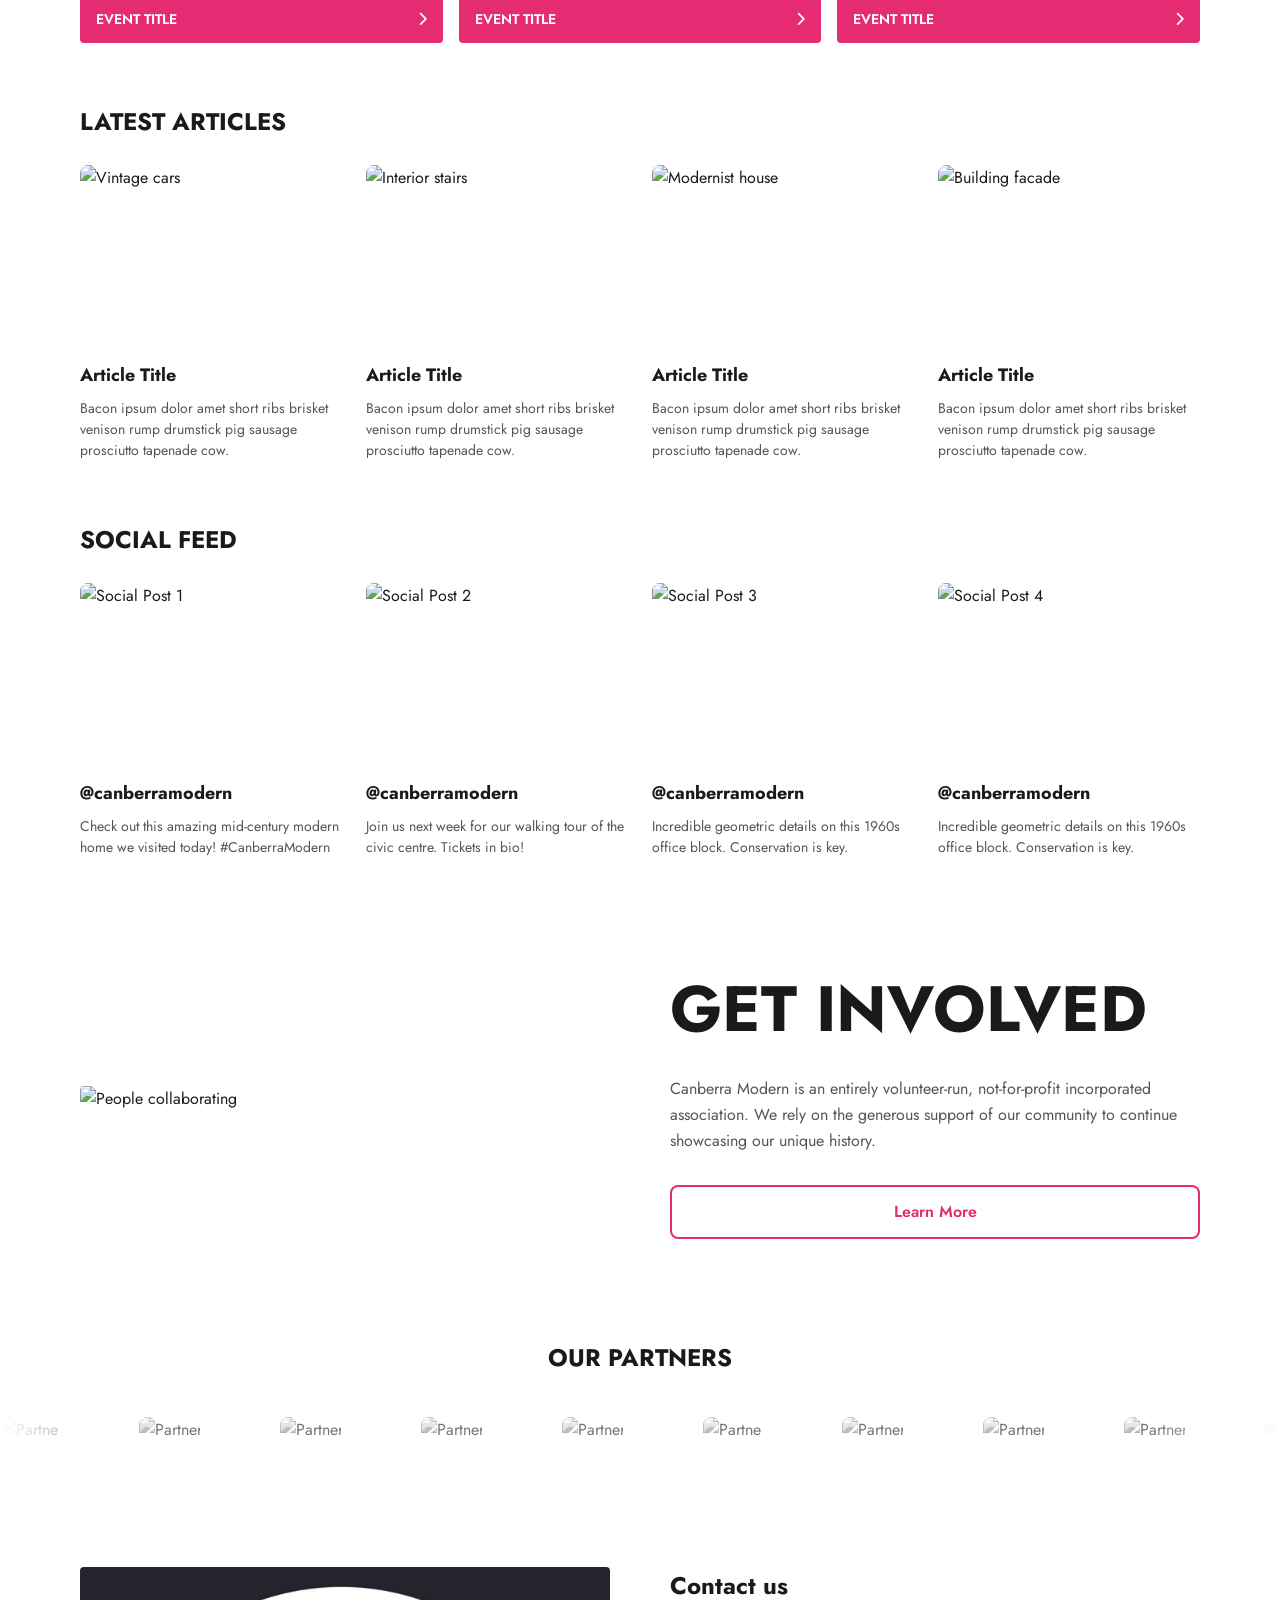
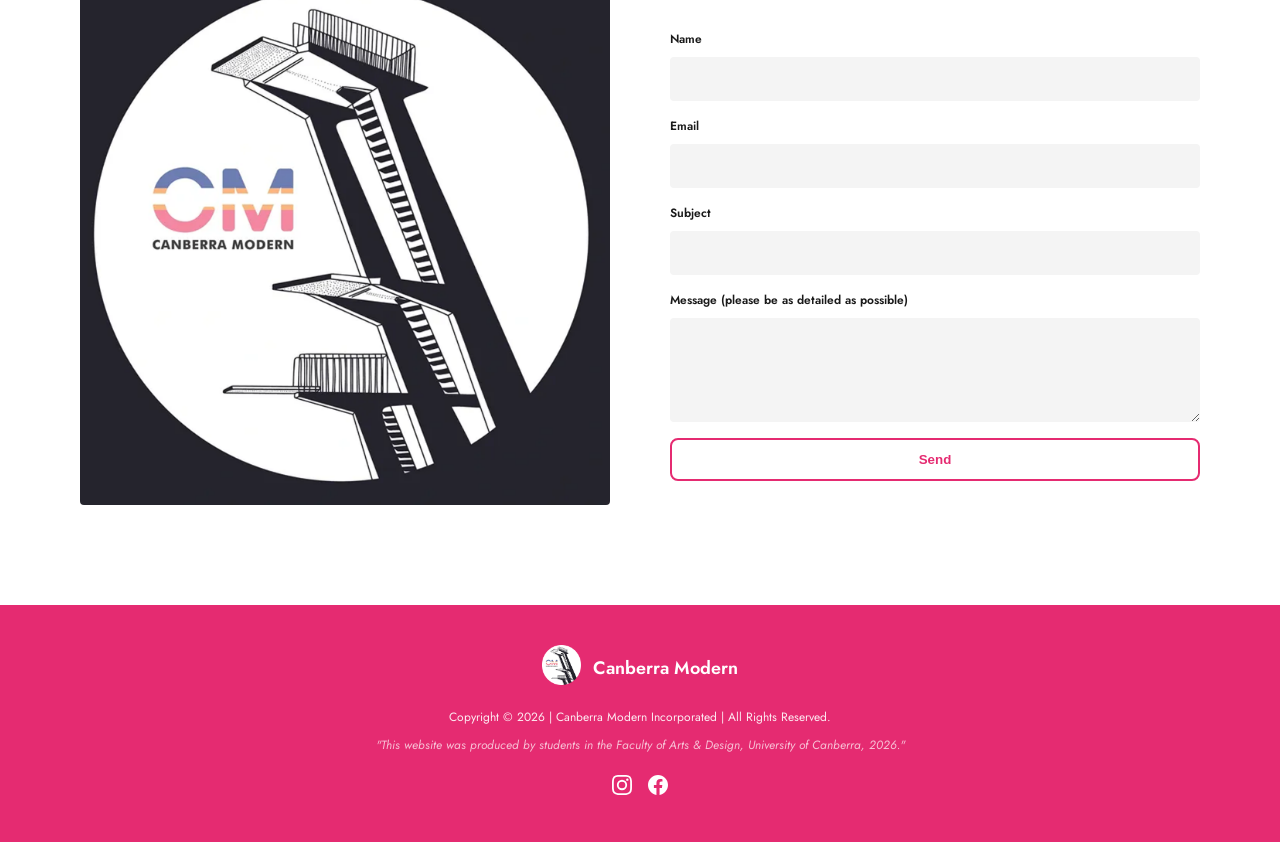
==== commit d002d981: "Adding a global border radius to the website, to soften the look." ====
--- a/index.html
+++ b/index.html
@@ -453,8 +453,8 @@
       <div class="contact-container">
         <div class="contact-image">
           <img
-            src="https://images.unsplash.com/photo-1497366216548-37526070297c?q=80&w=800&auto=format&fit=crop"
-            alt="Contact Us Office"
+            src="assets/images/diving-board-logo.png"
+            alt="Contact Us form"
           />
         </div>
         <div class="contact-form-wrapper">
--- a/assets/css/styles.css
+++ b/assets/css/styles.css
@@ -29,6 +29,7 @@
   background-color: var(--cm-white);
   line-height: 1.6;
   overflow-x: hidden;
+  border-radius: 8px;
 }
 
 a {
@@ -41,6 +42,9 @@
   list-style: none;
 }
 
+img {
+  border-radius: 8px;
+}
 /* ==========================================================================
    Global Button Styles
    ========================================================================== */
@@ -54,11 +58,15 @@
   padding: 12px 32px;
   font-weight: 600;
   transition: all 0.2s ease;
+  border-radius: 8px;
+
 }
 
 .cta-btn:hover {
   background: var(--cm-magenta);
   color: var(--cm-white);
+  border-radius: 8px;
+
 }
 
 /* ==========================================================================
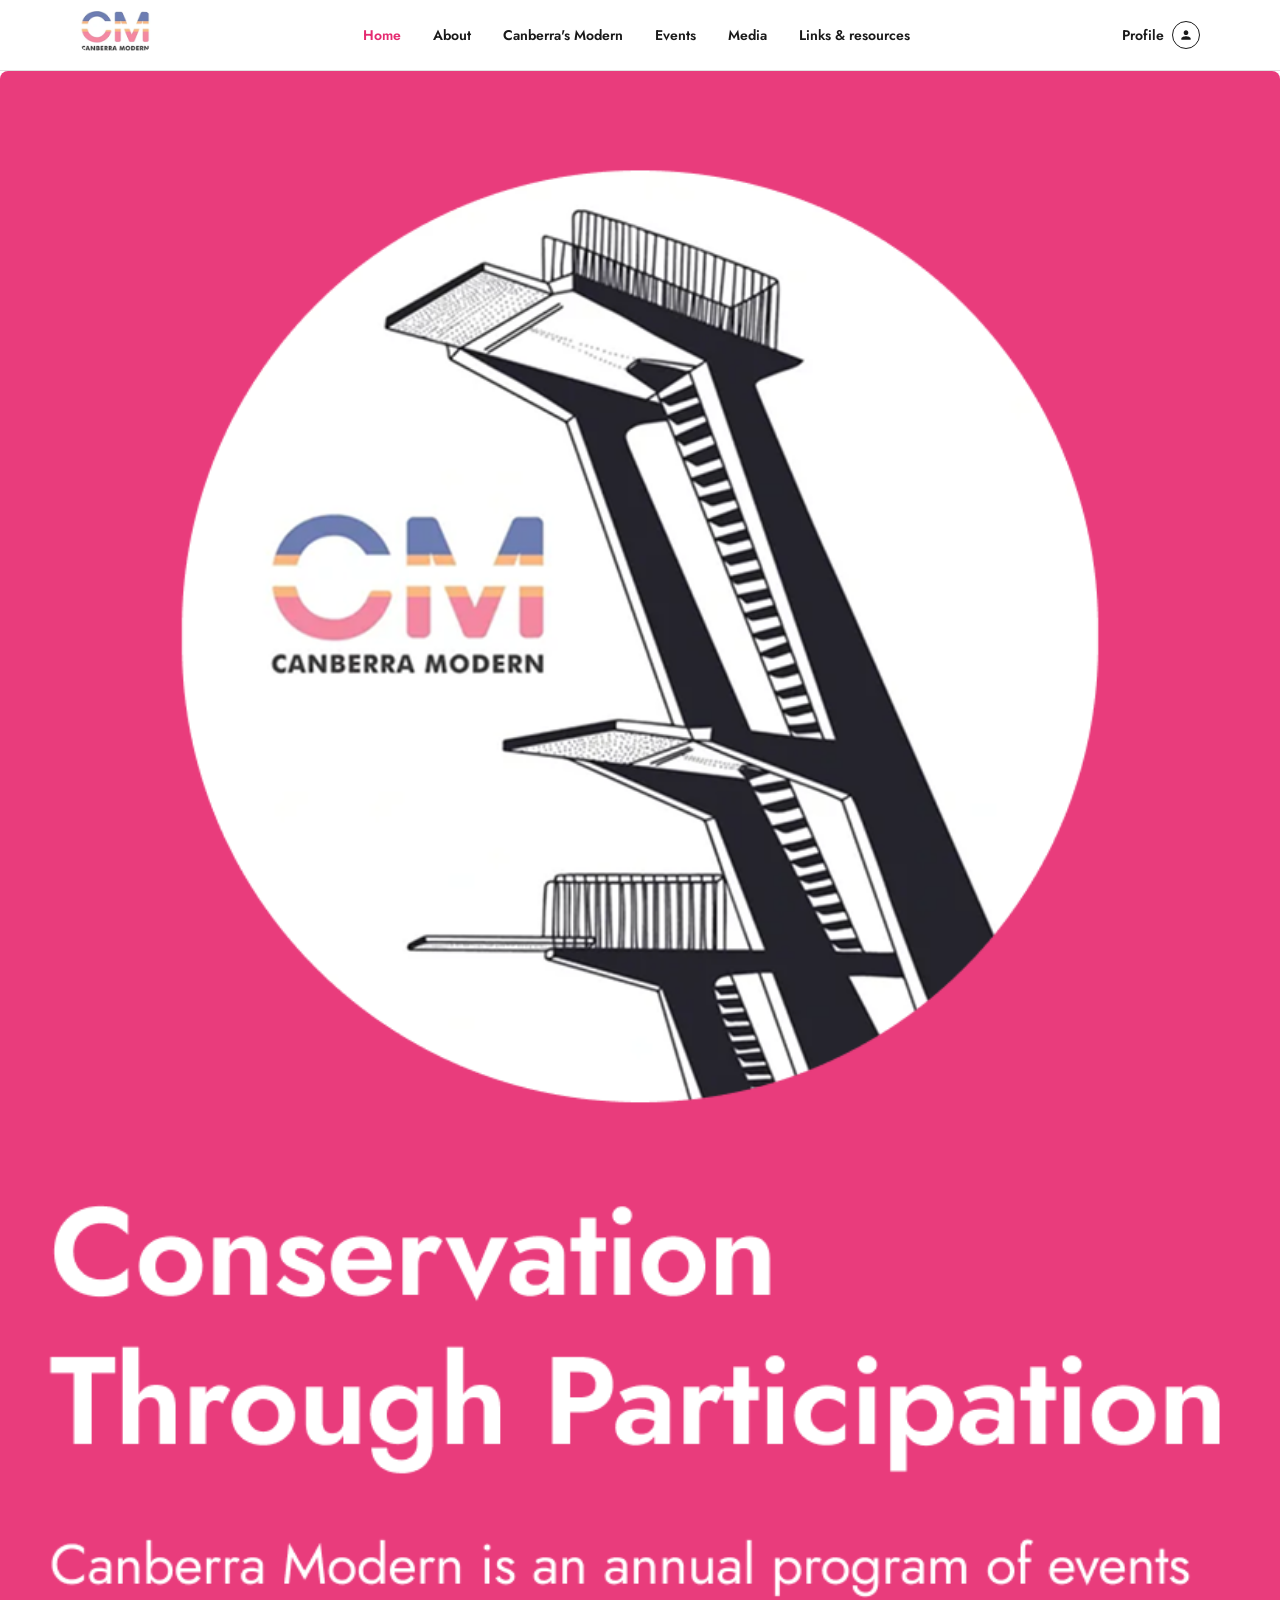
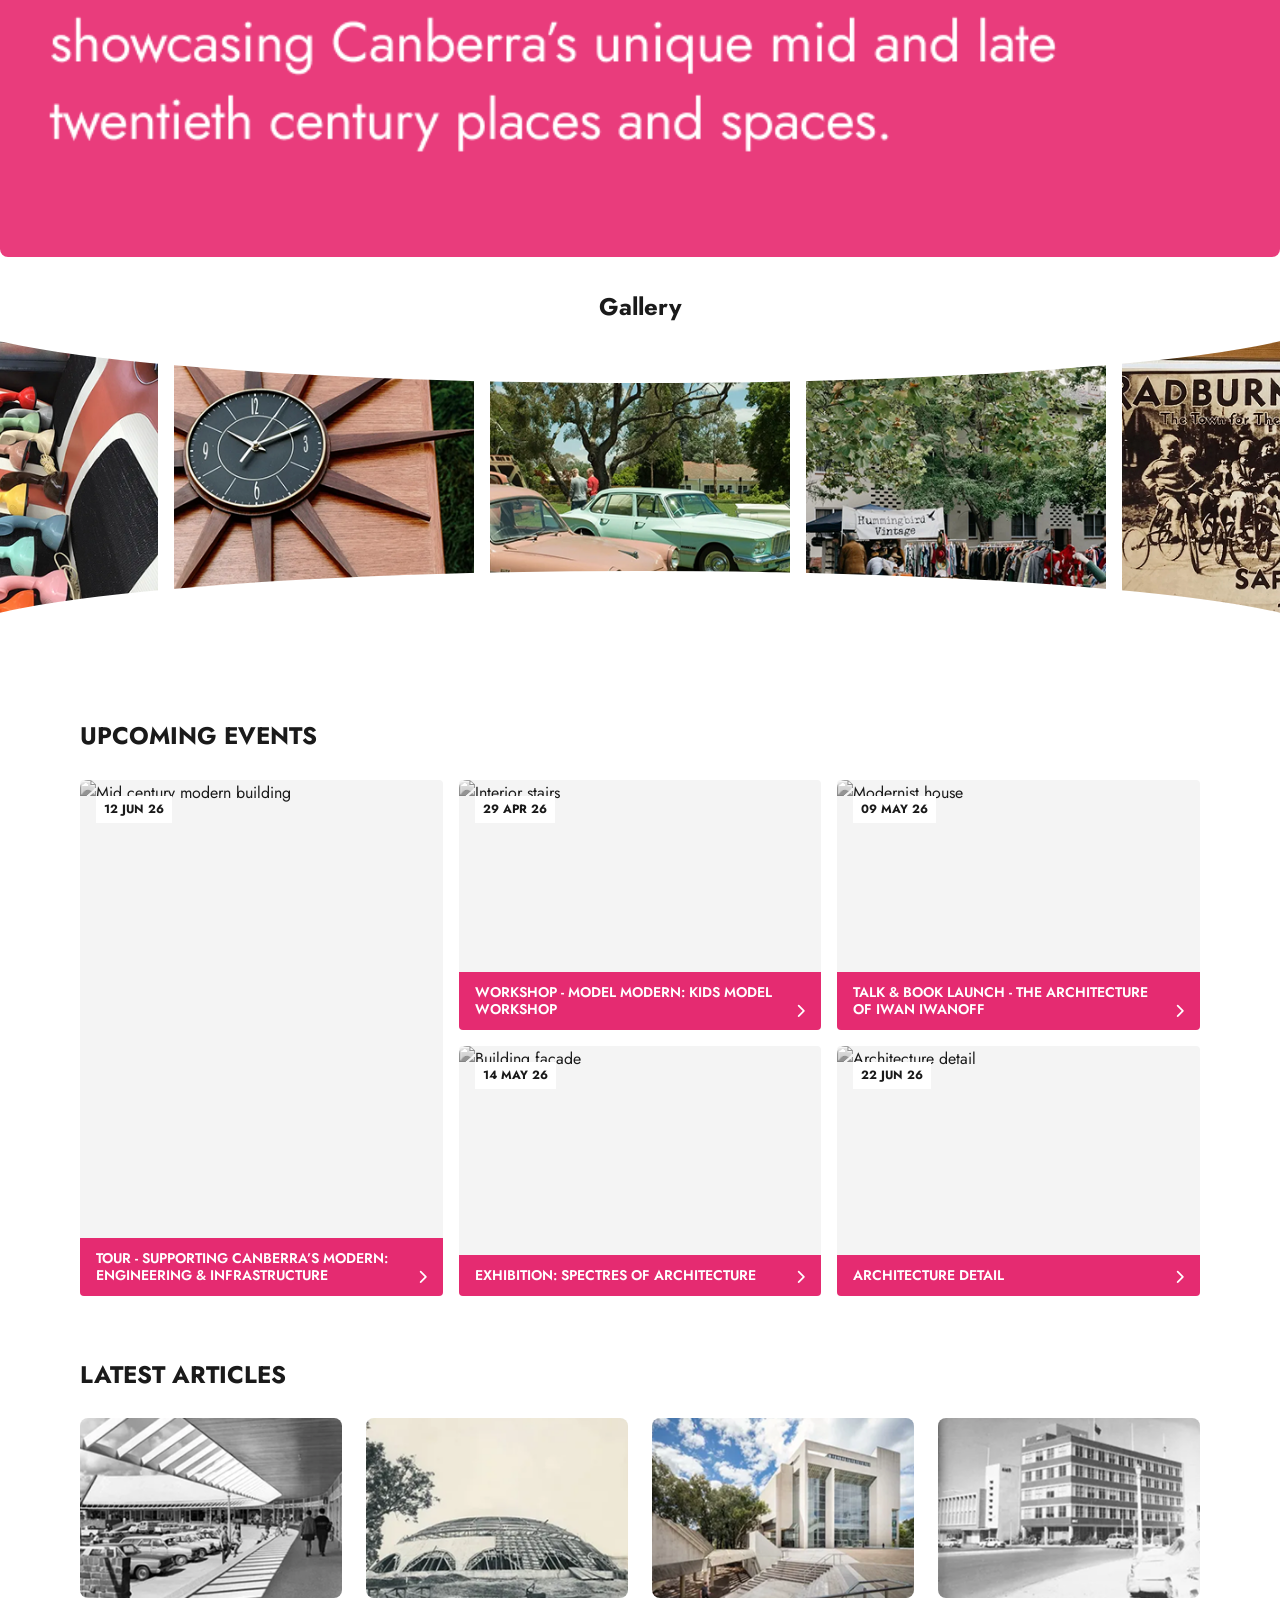
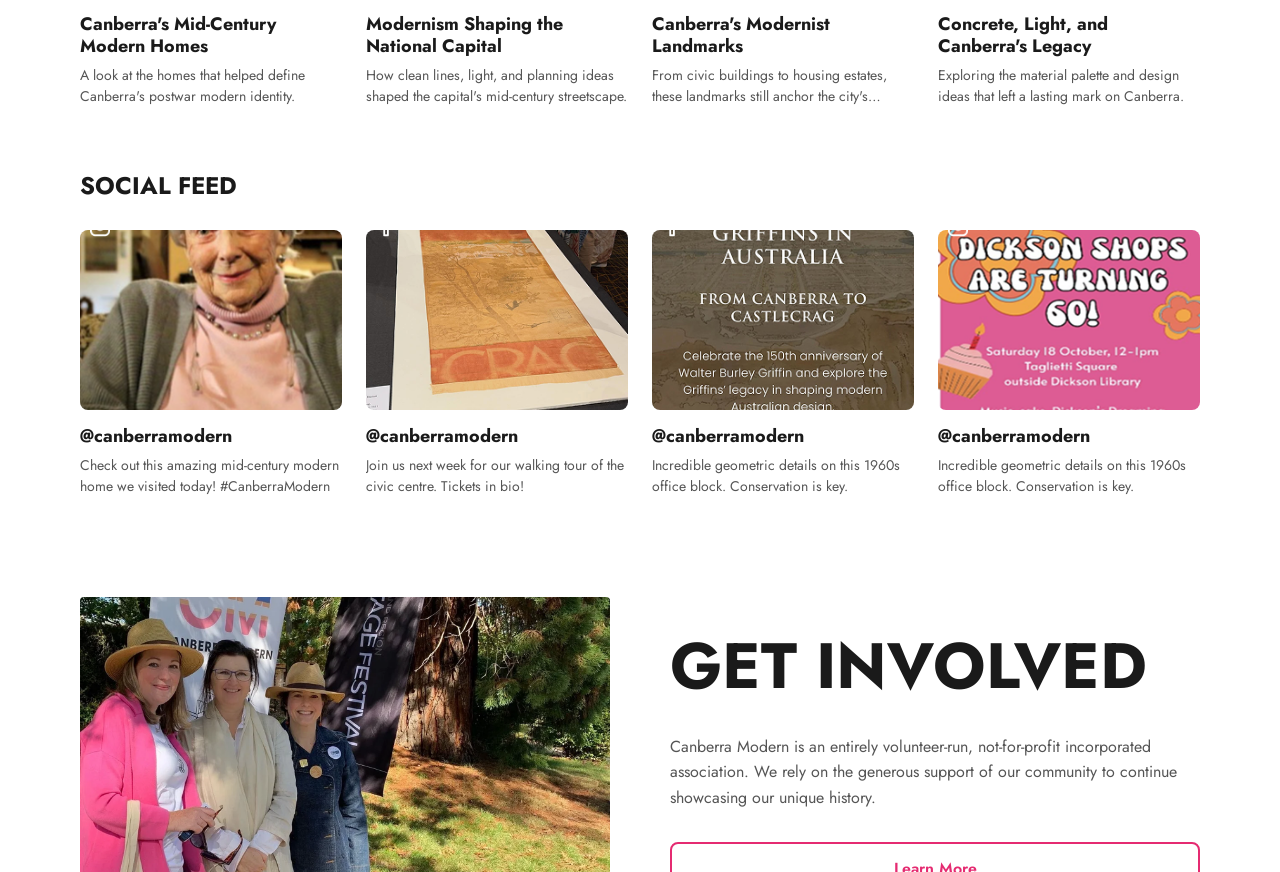
==== commit 93e0e649: "Added partner logos, carousel images, contact us main logo image, get involved main image, social fe" ====
--- a/index.html
+++ b/index.html
@@ -147,22 +147,22 @@
         <h2 class="gallery-title">Gallery</h2>
         <section class="gallery-section">
           <div class="gallery-wrapper">
-            <img src="https://picsum.photos/seed/picsum1/300/300" />
-            <img src="https://picsum.photos/seed/picsum2/300/300" />
-            <img src="https://picsum.photos/seed/picsum3/300/300" />
-            <img src="https://picsum.photos/seed/picsum4/300/300" />
-            <img src="https://picsum.photos/seed/picsum5/300/300" />
-            <img src="https://picsum.photos/seed/picsum6/300/300" />
-            <img src="https://picsum.photos/seed/picsum7/300/300" />
-            <img src="https://picsum.photos/seed/picsum8/300/300" />
-            <img src="https://picsum.photos/seed/picsum9/300/300" />
-            <img src="https://picsum.photos/seed/picsum10/300/300" />
-            <img src="https://picsum.photos/seed/picsum11/300/300" />
-            <img src="https://picsum.photos/seed/picsum12/300/300" />
-            <img src="https://picsum.photos/seed/picsum13/300/300" />
-            <img src="https://picsum.photos/seed/picsum14/300/300" />
-            <img src="https://picsum.photos/seed/picsum15/300/300" />
-            <img src="https://picsum.photos/seed/picsum16/300/300" />
+            <img src="assets/images/Infinitecarouselimages (1).png" />
+            <img src="assets/images/Infinitecarouselimages (2).png" />
+            <img src="assets/images/Infinitecarouselimages (3).png" />
+            <img src="assets/images/Infinitecarouselimages (4).png" />
+            <img src="assets/images/Infinitecarouselimages (5).png" />
+            <img src="assets/images/Infinitecarouselimages (6).png" />
+            <img src="assets/images/Infinitecarouselimages (7).png" />
+            <img src="assets/images/Infinitecarouselimages (8).png" />
+            <img src="assets/images/Infinitecarouselimages (9).png" />
+            <img src="assets/images/Infinitecarouselimages (10).png" />
+            <img src="assets/images/Infinitecarouselimages (11).png" />
+            <img src="assets/images/Infinitecarouselimages (1).png" />
+            <img src="assets/images/Infinitecarouselimages (2).png" />
+            <img src="assets/images/Infinitecarouselimages (3).png" />
+            <img src="assets/images/Infinitecarouselimages (4).png" />
+            <img src="assets/images/Infinitecarouselimages (5).png" />
           </div>
         </section>
       </div>
@@ -179,7 +179,9 @@
               alt="Mid century modern building"
             />
             <div class="event-title-bar">
-              <span>Event Title</span
+              <span
+                >TOUR - Supporting Canberra’s Modern: Engineering &
+                Infrastructure</span
               ><span><i class="fas fa-chevron-right"></i></span>
             </div>
           </a>
@@ -192,7 +194,7 @@
               alt="Interior stairs"
             />
             <div class="event-title-bar">
-              <span>Event Title</span
+              <span>WORKSHOP - Model Modern: Kids Model Workshop</span
               ><span><i class="fas fa-chevron-right"></i></span>
             </div>
           </a>
@@ -204,8 +206,8 @@
               alt="Modernist house"
             />
             <div class="event-title-bar">
-              <span>Event Title</span
-              ><span><i class="fas fa-chevron-right"></i></span>
+              <span>TALK & BOOK LAUNCH - The Architecture of Iwan Iwanoff</span>
+              <span><i class="fas fa-chevron-right"></i></span>
             </div>
           </a>
 
@@ -216,8 +218,8 @@
               alt="Building facade"
             />
             <div class="event-title-bar">
-              <span>Event Title</span
-              ><span><i class="fas fa-chevron-right"></i></span>
+              <span>Exhibition: Spectres of Architecture</span>
+              <span><i class="fas fa-chevron-right"></i></span>
             </div>
           </a>
 
@@ -228,7 +230,7 @@
               alt="Architecture detail"
             />
             <div class="event-title-bar">
-              <span>Event Title</span
+              <span>Architecture Detail</span
               ><span><i class="fas fa-chevron-right"></i></span>
             </div>
           </a>
@@ -242,16 +244,15 @@
           <!-- Article 1 -->
           <a href="#" class="article-card">
             <div class="article-img-wrapper">
-              <img
-                src="https://images.unsplash.com/photo-1600596542815-ffad4c1539a9?q=80&w=500&auto=format&fit=crop"
-                alt="Vintage cars"
-              />
-            </div>
-            <div class="article-content">
-              <h3 class="article-heading">Article Title</h3>
-              <p class="article-excerpt">
-                Bacon ipsum dolor amet short ribs brisket venison rump drumstick
-                pig sausage prosciutto tapenade cow.
+              <img src="assets/images/articleimg (1).png" alt="Vintage cars" />
+            </div>
+            <div class="article-content">
+              <h3 class="article-heading">
+                Canberra's Mid-Century Modern Homes
+              </h3>
+              <p class="article-excerpt">
+                A look at the homes that helped define Canberra's postwar modern
+                identity.
               </p>
             </div>
           </a>
@@ -260,15 +261,17 @@
           <a href="#" class="article-card">
             <div class="article-img-wrapper">
               <img
-                src="https://images.unsplash.com/photo-1600607686527-6fb886090705?q=80&w=500&auto=format&fit=crop"
+                src="assets/images/articleimg (2).png"
                 alt="Interior stairs"
               />
             </div>
             <div class="article-content">
-              <h3 class="article-heading">Article Title</h3>
-              <p class="article-excerpt">
-                Bacon ipsum dolor amet short ribs brisket venison rump drumstick
-                pig sausage prosciutto tapenade cow.
+              <h3 class="article-heading">
+                Modernism Shaping the National Capital
+              </h3>
+              <p class="article-excerpt">
+                How clean lines, light, and planning ideas shaped the capital's
+                mid-century streetscape.
               </p>
             </div>
           </a>
@@ -277,15 +280,15 @@
           <a href="#" class="article-card">
             <div class="article-img-wrapper">
               <img
-                src="https://images.unsplash.com/photo-1512917774080-9991f1c4c750?q=80&w=500&auto=format&fit=crop"
+                src="assets/images/articleimg (3).png"
                 alt="Modernist house"
               />
             </div>
             <div class="article-content">
-              <h3 class="article-heading">Article Title</h3>
-              <p class="article-excerpt">
-                Bacon ipsum dolor amet short ribs brisket venison rump drumstick
-                pig sausage prosciutto tapenade cow.
+              <h3 class="article-heading">Canberra's Modernist Landmarks</h3>
+              <p class="article-excerpt">
+                From civic buildings to housing estates, these landmarks still
+                anchor the city's modern story.
               </p>
             </div>
           </a>
@@ -294,15 +297,17 @@
           <a href="#" class="article-card">
             <div class="article-img-wrapper">
               <img
-                src="https://images.unsplash.com/photo-1502005229762-cf1b2da7c5d6?q=80&w=500&auto=format&fit=crop"
+                src="assets/images/articleimg (4).png"
                 alt="Building facade"
               />
             </div>
             <div class="article-content">
-              <h3 class="article-heading">Article Title</h3>
-              <p class="article-excerpt">
-                Bacon ipsum dolor amet short ribs brisket venison rump drumstick
-                pig sausage prosciutto tapenade cow.
+              <h3 class="article-heading">
+                Concrete, Light, and Canberra's Legacy
+              </h3>
+              <p class="article-excerpt">
+                Exploring the material palette and design ideas that left a
+                lasting mark on Canberra.
               </p>
             </div>
           </a>
@@ -316,7 +321,7 @@
           <a href="#" class="article-card">
             <div class="article-img-wrapper">
               <img
-                src="https://images.unsplash.com/photo-1513694203232-719a280e022f?q=80&w=500&auto=format&fit=crop"
+                src="assets/images/socialfeedimg (1).png"
                 alt="Social Post 1"
               />
             </div>
@@ -333,7 +338,7 @@
           <a href="#" class="article-card">
             <div class="article-img-wrapper">
               <img
-                src="https://images.unsplash.com/photo-1599839619722-39751411ea63?q=80&w=500&auto=format&fit=crop"
+                src="assets/images/socialfeedimg (2).png"
                 alt="Social Post 2"
               />
             </div>
@@ -350,7 +355,7 @@
           <a href="#" class="article-card">
             <div class="article-img-wrapper">
               <img
-                src="https://images.unsplash.com/photo-1497366216548-37526070297c?q=80&w=500&auto=format&fit=crop"
+                src="assets/images/socialfeedimg (3).png"
                 alt="Social Post 3"
               />
             </div>
@@ -366,7 +371,7 @@
           <a href="#" class="article-card">
             <div class="article-img-wrapper">
               <img
-                src="https://images.unsplash.com/photo-1497366216548-37526070297c?q=80&w=500&auto=format&fit=crop"
+                src="assets/images/socialfeedimg (4).png"
                 alt="Social Post 4"
               />
             </div>
@@ -383,10 +388,7 @@
       <!-- GET INVOLVED Section -->
       <div class="get-involved-container">
         <div class="get-involved-image">
-          <img
-            src="https://images.unsplash.com/photo-1522071820081-009f0129c71c?q=80&w=800&auto=format&fit=crop"
-            alt="People collaborating"
-          />
+          <img src="assets/images/getinvolved.png" alt="People collaborating" />
         </div>
         <div class="get-involved-content">
           <h2 class="get-involved-title">GET INVOLVED</h2>
@@ -405,47 +407,17 @@
         <div class="sponsors-carousel">
           <div class="sponsors-track">
             <!-- Original Set -->
-            <img
-              src="https://placehold.co/150x60/f4f4f4/1a1a1a?text=Partner+1"
-              alt="Partner 1"
-            />
-            <img
-              src="https://placehold.co/150x60/f4f4f4/1a1a1a?text=Partner+2"
-              alt="Partner 2"
-            />
-            <img
-              src="https://placehold.co/150x60/f4f4f4/1a1a1a?text=Partner+3"
-              alt="Partner 3"
-            />
-            <img
-              src="https://placehold.co/150x60/f4f4f4/1a1a1a?text=Partner+4"
-              alt="Partner 4"
-            />
-            <img
-              src="https://placehold.co/150x60/f4f4f4/1a1a1a?text=Partner+5"
-              alt="Partner 5"
-            />
+            <img src="assets/images/logo (1).png" alt="Partner 1" />
+            <img src="assets/images/logo (2).png" alt="Partner 2" />
+            <img src="assets/images/logo (3).png" alt="Partner 3" />
+            <img src="assets/images/logo (4).png" alt="Partner 4" />
+            <img src="assets/images/logo (5).png" alt="Partner 5" />
             <!-- Duplicated Set for Seamless Loop -->
-            <img
-              src="https://placehold.co/150x60/f4f4f4/1a1a1a?text=Partner+1"
-              alt="Partner 1"
-            />
-            <img
-              src="https://placehold.co/150x60/f4f4f4/1a1a1a?text=Partner+2"
-              alt="Partner 2"
-            />
-            <img
-              src="https://placehold.co/150x60/f4f4f4/1a1a1a?text=Partner+3"
-              alt="Partner 3"
-            />
-            <img
-              src="https://placehold.co/150x60/f4f4f4/1a1a1a?text=Partner+4"
-              alt="Partner 4"
-            />
-            <img
-              src="https://placehold.co/150x60/f4f4f4/1a1a1a?text=Partner+5"
-              alt="Partner 5"
-            />
+            <img src="assets/images/logo (1).png" alt="Partner 1" />
+            <img src="assets/images/logo (2).png" alt="Partner 2" />
+            <img src="assets/images/logo (3).png" alt="Partner 3" />
+            <img src="assets/images/logo (4).png" alt="Partner 4" />
+            <img src="assets/images/logo (5).png" alt="Partner 5" />
           </div>
         </div>
       </div>
--- a/assets/css/styles.css
+++ b/assets/css/styles.css
@@ -399,12 +399,33 @@
   color: var(--cm-white);
   padding: 12px 16px;
   display: flex;
-  justify-content: space-between;
-  align-items: center;
+  justify-content: flex-start;
+  align-items: flex-end;
+  gap: 12px;
   font-weight: 600;
   font-size: 14px;
   text-transform: uppercase;
   z-index: 2;
+}
+
+.event-title-bar > span:first-child {
+  min-width: 0;
+  display: -webkit-box;
+  -webkit-box-orient: vertical;
+  -webkit-line-clamp: 2;
+  overflow: hidden;
+  line-height: 1.2;
+}
+
+.event-title-bar > span:last-child {
+  flex: 0 0 auto;
+  margin-left: auto;
+  display: flex;
+  align-items: center;
+}
+
+.event-title-bar > span:first-child {
+  flex: 1;
 }
 
 /* Desktop Grid Layout Override */
@@ -478,12 +499,21 @@
   font-weight: 700;
   margin-bottom: 8px;
   color: var(--cm-charcoal);
+  display: -webkit-box;
+  -webkit-box-orient: vertical;
+  -webkit-line-clamp: 2;
+  overflow: hidden;
+  line-height: 1.2;
 }
 
 .article-excerpt {
   font-size: 14px;
   color: var(--cm-text-grey);
   line-height: 1.5;
+  display: -webkit-box;
+  -webkit-box-orient: vertical;
+  -webkit-line-clamp: 2;
+  overflow: hidden;
 }
 
 /* Desktop Grid Override */
@@ -586,14 +616,8 @@
 .sponsors-track img {
   height: 50px;
   object-fit: contain;
-  filter: grayscale(100%);
-  opacity: 0.6;
-  transition: filter 0.3s ease, opacity 0.3s ease;
-}
-
-.sponsors-track img:hover {
-  filter: grayscale(0%);
   opacity: 1;
+  transition: opacity 0.3s ease;
 }
 
 @keyframes scrollLogos {
@@ -688,20 +712,19 @@
    About Page - Hero Section
    ========================================================================== */
 .about-hero {
-  display: flex;
-  flex-direction: column;
-  background-color: transparent;
-}
-
-.about-hero-content {
-  padding: 80px 40px; 
-  border-left: 20px solid var(--cm-magenta); 
-  display: flex;
-  flex-direction: column; 
-  text-align: left; 
-  align-items: flex-start; 
-  justify-content: center;
-}
+    display: flex;
+    flex-direction: row;
+    align-items: stretch; /* Forces both columns to be the exact same height */
+    gap: 0; /* Removes the invisible wall between columns */
+  }
+
+  .about-hero-content {
+    flex: 1;
+    padding-right: 40px; /* Gives the text room to breathe away from the image */
+    display: flex;
+    flex-direction: column;
+    justify-content: center; /* Vertically centers the text */
+  }
 
 .about-hero-content h1 {
   font-size: 48px;
@@ -720,17 +743,16 @@
 }
 
 .about-hero-image {
-  width: 100%;
-  object-fit: fill;
-}
-
-.about-hero-image img {
-  width: 100%;
-  height: 350px; 
-  object-fit: cover;
-  object-position: center;
-  display: block;
-}
+    flex: 1.2; /* Makes the image slightly wider than the text, adjust as needed */
+  }
+
+  .about-hero-image img {
+    width: 100%;
+    height: 100%;
+    object-fit: cover;
+    object-position: left center; /* Pins the image hard to the left edge */
+    display: block;
+  }
 
 
 /* Desktop Override */
@@ -1241,6 +1263,7 @@
   height: 100%;
   object-fit: cover;
   filter: grayscale(100%);
+  border-radius: 4px 4px 0 0;
 }
 
 .ep-fest-date {
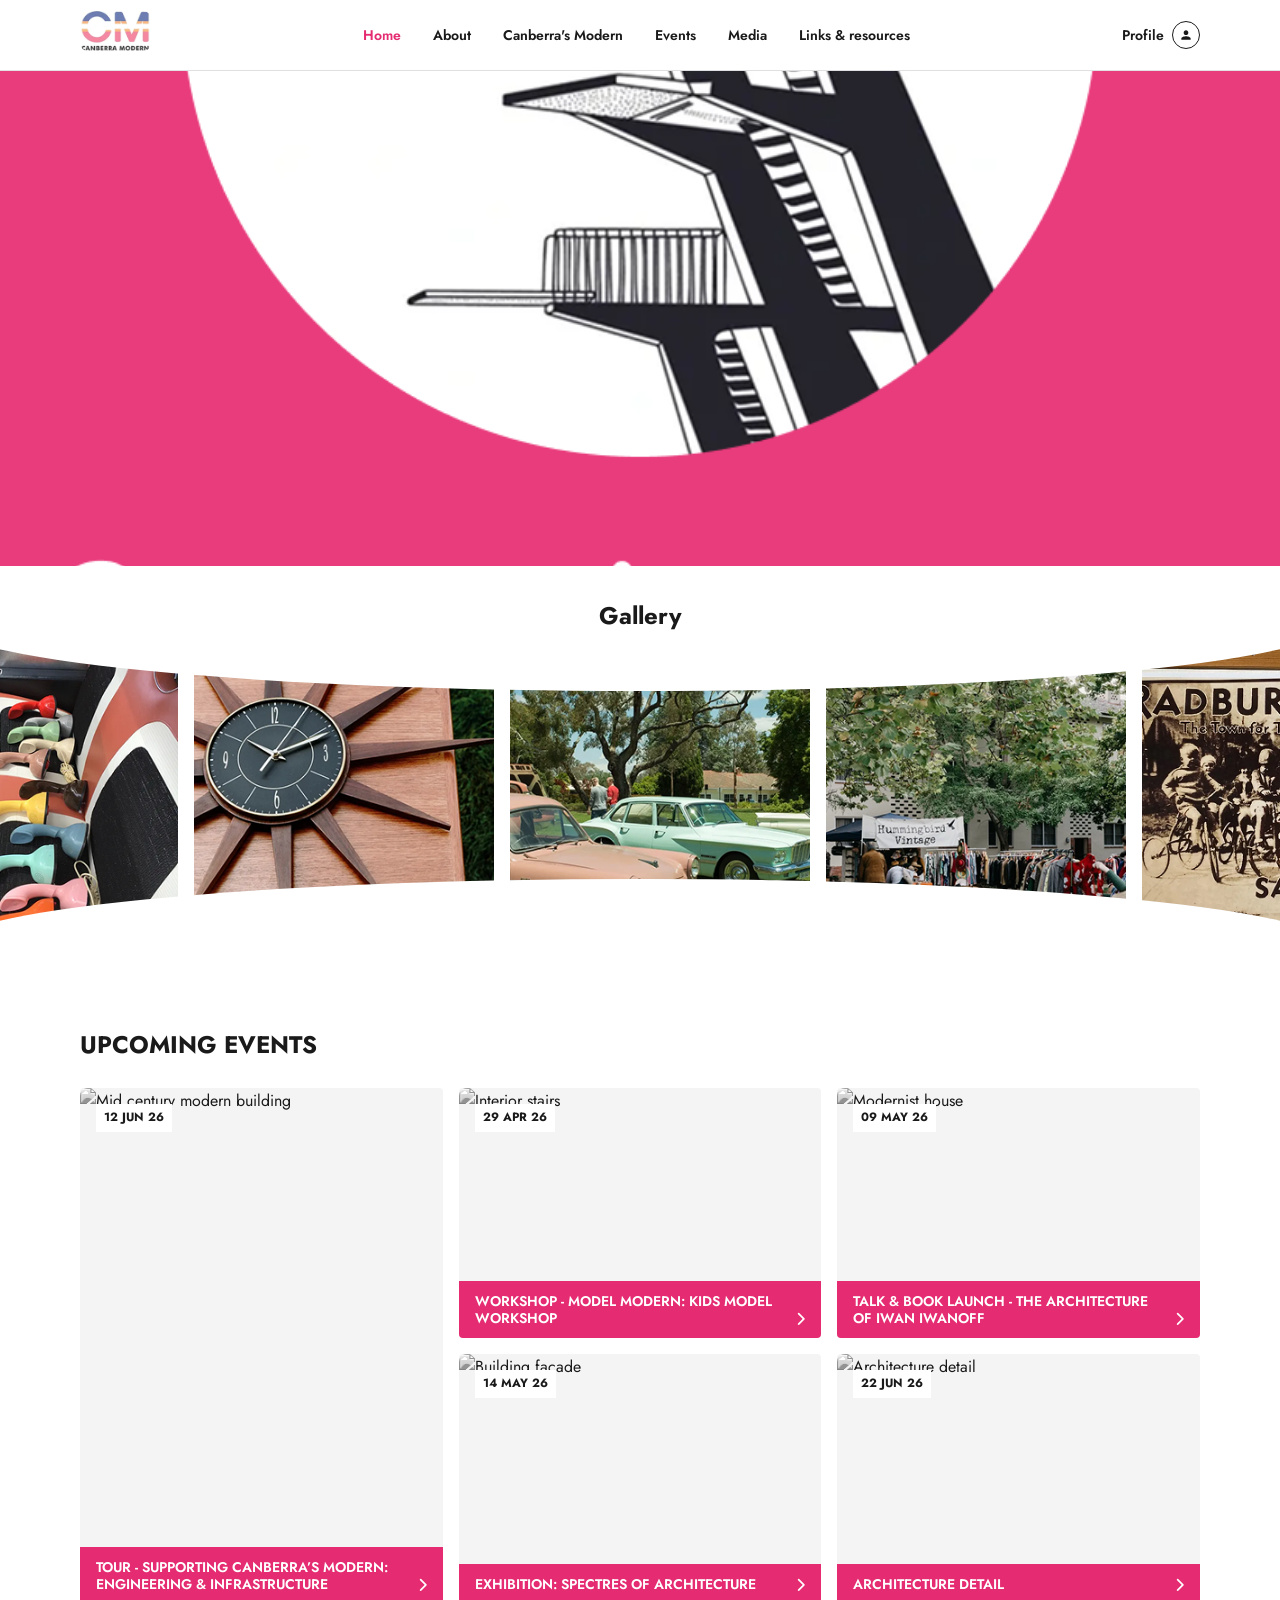
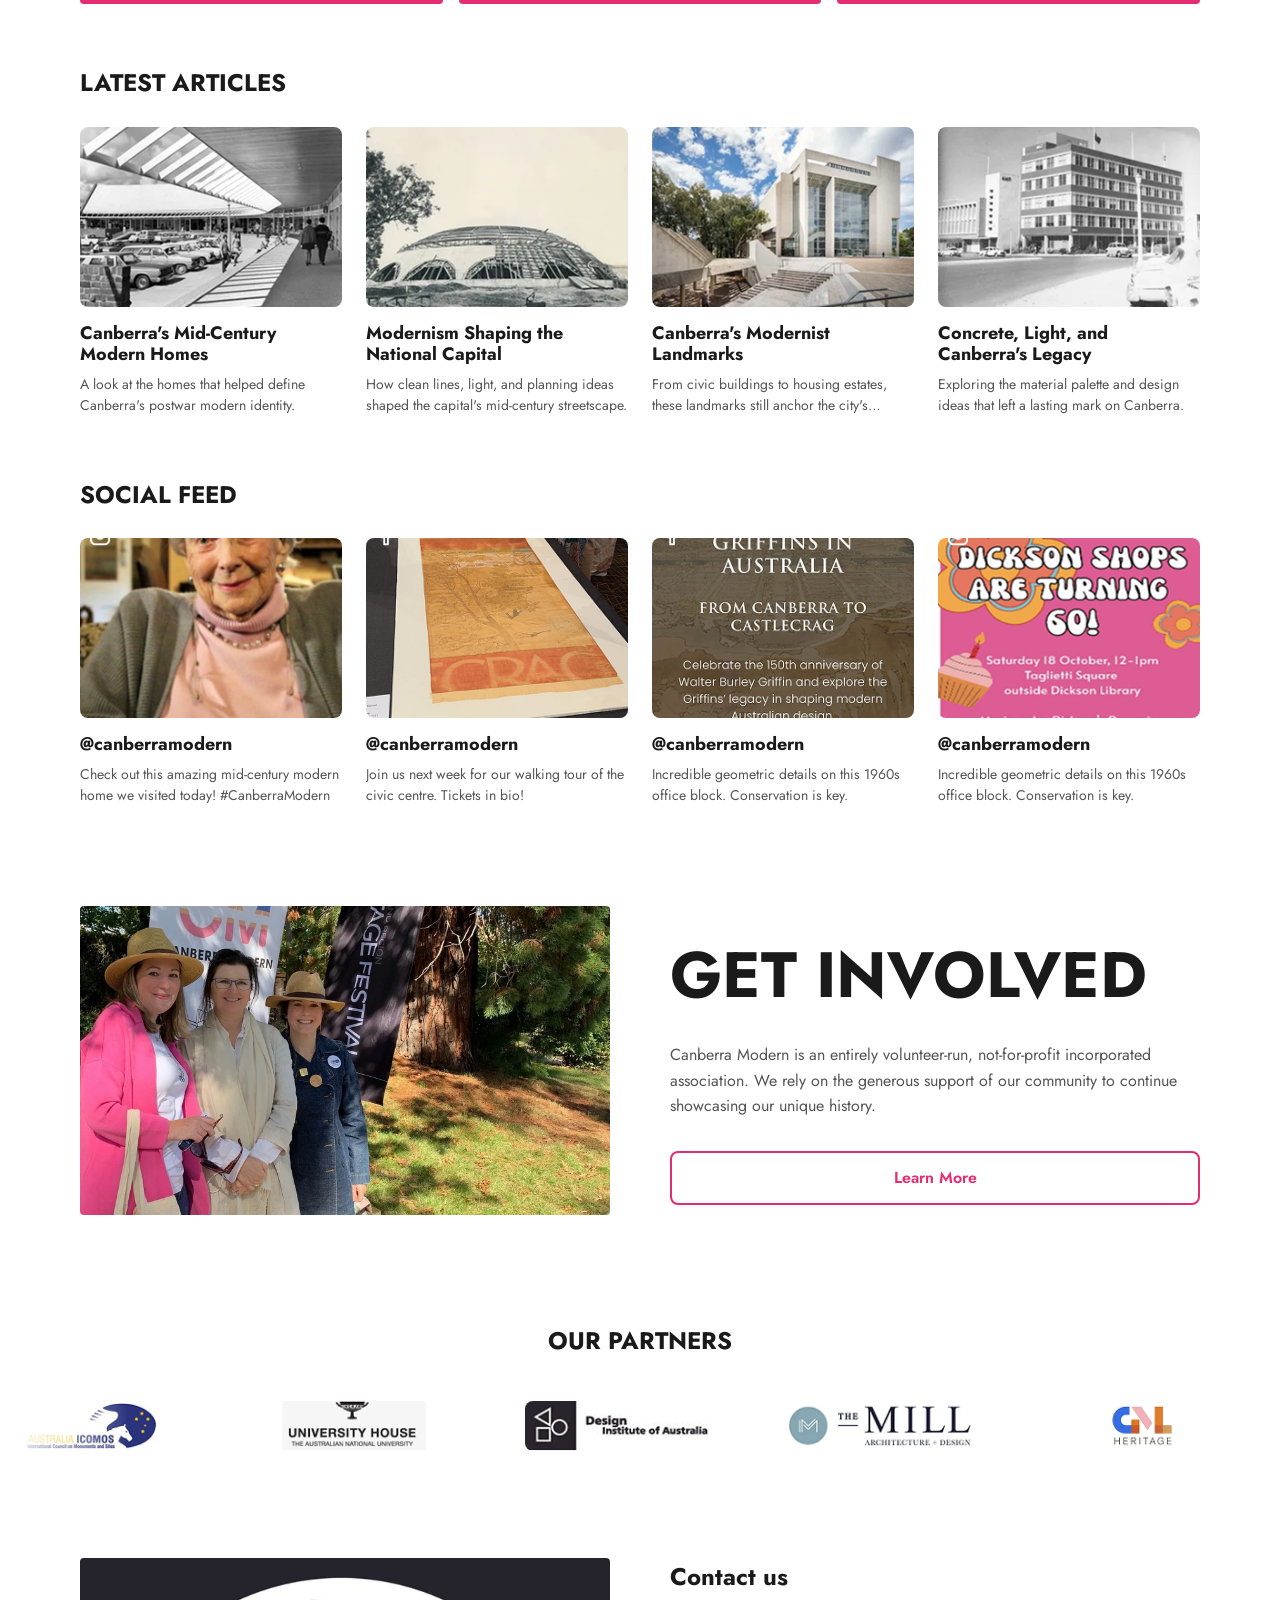
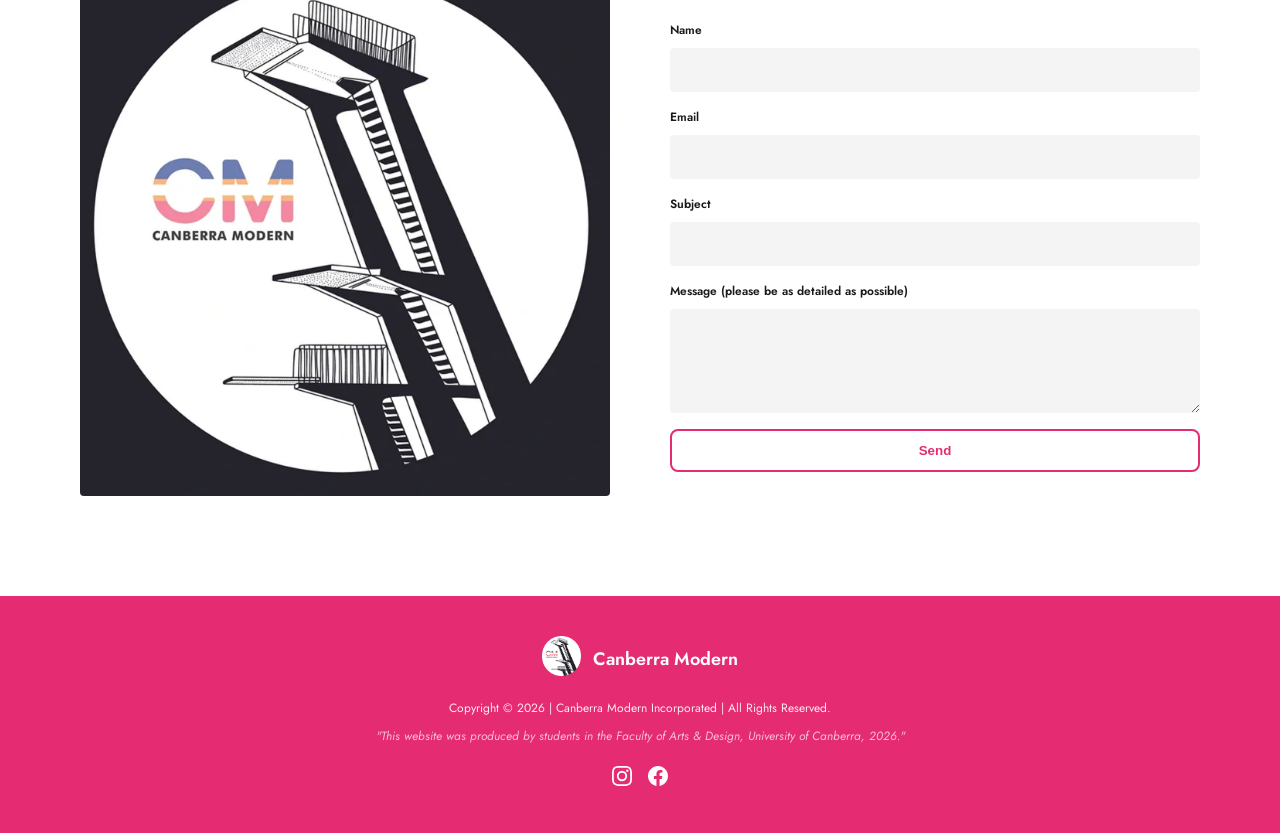
==== commit 3590a21f: "Fixing the page titles." ====
--- a/index.html
+++ b/index.html
@@ -3,7 +3,7 @@
   <head>
     <meta charset="UTF-8" />
     <meta name="viewport" content="width=device-width, initial-scale=1.0" />
-    <title>Canberra Modern - Home</title>
+    <title>Canberra Modern | Home</title>
 
     <link rel="preconnect" href="https://fonts.googleapis.com" />
     <link rel="preconnect" href="https://fonts.gstatic.com" crossorigin />
--- a/assets/css/styles.css
+++ b/assets/css/styles.css
@@ -45,6 +45,10 @@
 img {
   border-radius: 8px;
 }
+
+h1 {
+  font-size: 0.95em;
+}
 /* ==========================================================================
    Global Button Styles
    ========================================================================== */
@@ -259,12 +263,23 @@
 .hero-image-section {
   width: 100%;
   display: block;
+  height: clamp(320px, 55vh, 680px);
+  overflow: hidden;
+}
+
+.hero-image-section picture {
+  width: 100%;
+  height: 100%;
+  display: block;
 }
 
 .hero-image-section img {
   width: 100%;
-  height: auto;
+  height: 100%;
+  object-fit: cover;
+  object-position: center center;
   display: block;
+  border-radius: 0;
 }
 
 /* ==========================================================================
@@ -727,7 +742,7 @@
   }
 
 .about-hero-content h1 {
-  font-size: 48px;
+  font-size: 44px;
   font-weight: 900;
   color: var(--cm-charcoal);
   line-height: 1.2;
@@ -770,7 +785,7 @@
   }
 
   .about-hero-content h1 {
-    font-size: 72px;
+    font-size: 60px;
   }
 
   .about-hero-content span {
@@ -1408,12 +1423,6 @@
     height: 100%;
   }
   
-  .ep-card-wide {
-    grid-column: 2 / 4;
-    grid-row: 2 / 3;
-    height: 100%;
-  }
-
   /* Festival Grid */
   .ep-festival-grid {
     grid-template-columns: repeat(3, 1fr);
@@ -1463,6 +1472,33 @@
   font-size: 3em;
 }
 
+  .about-hero {
+    flex-direction: column;
+    min-height: auto;
+  }
+
+  .about-hero-content {
+    flex: none;
+    border-left: 40px solid var(--cm-magenta);
+    padding: 40px 16px 24px;
+  }
+
+  .about-hero-image {
+    flex: none;
+    width: 100%;
+    overflow: hidden;
+  }
+
+  .about-hero-image img {
+    width: 100%;
+    height: 100%;
+    min-height: 220px;
+    object-fit: cover;
+    object-position: center center;
+    transform: scale(1.08);
+    transform-origin: center center;
+  }
+
 /* Shrink main gallery images slightly on mobile */
   .cm-gallery-main img {
     height: 300px;
@@ -1470,7 +1506,7 @@
   }
 
   .about-hero-content h1 {
-    font-size: 36px;
+    font-size: 34px;
 
   }
 }
